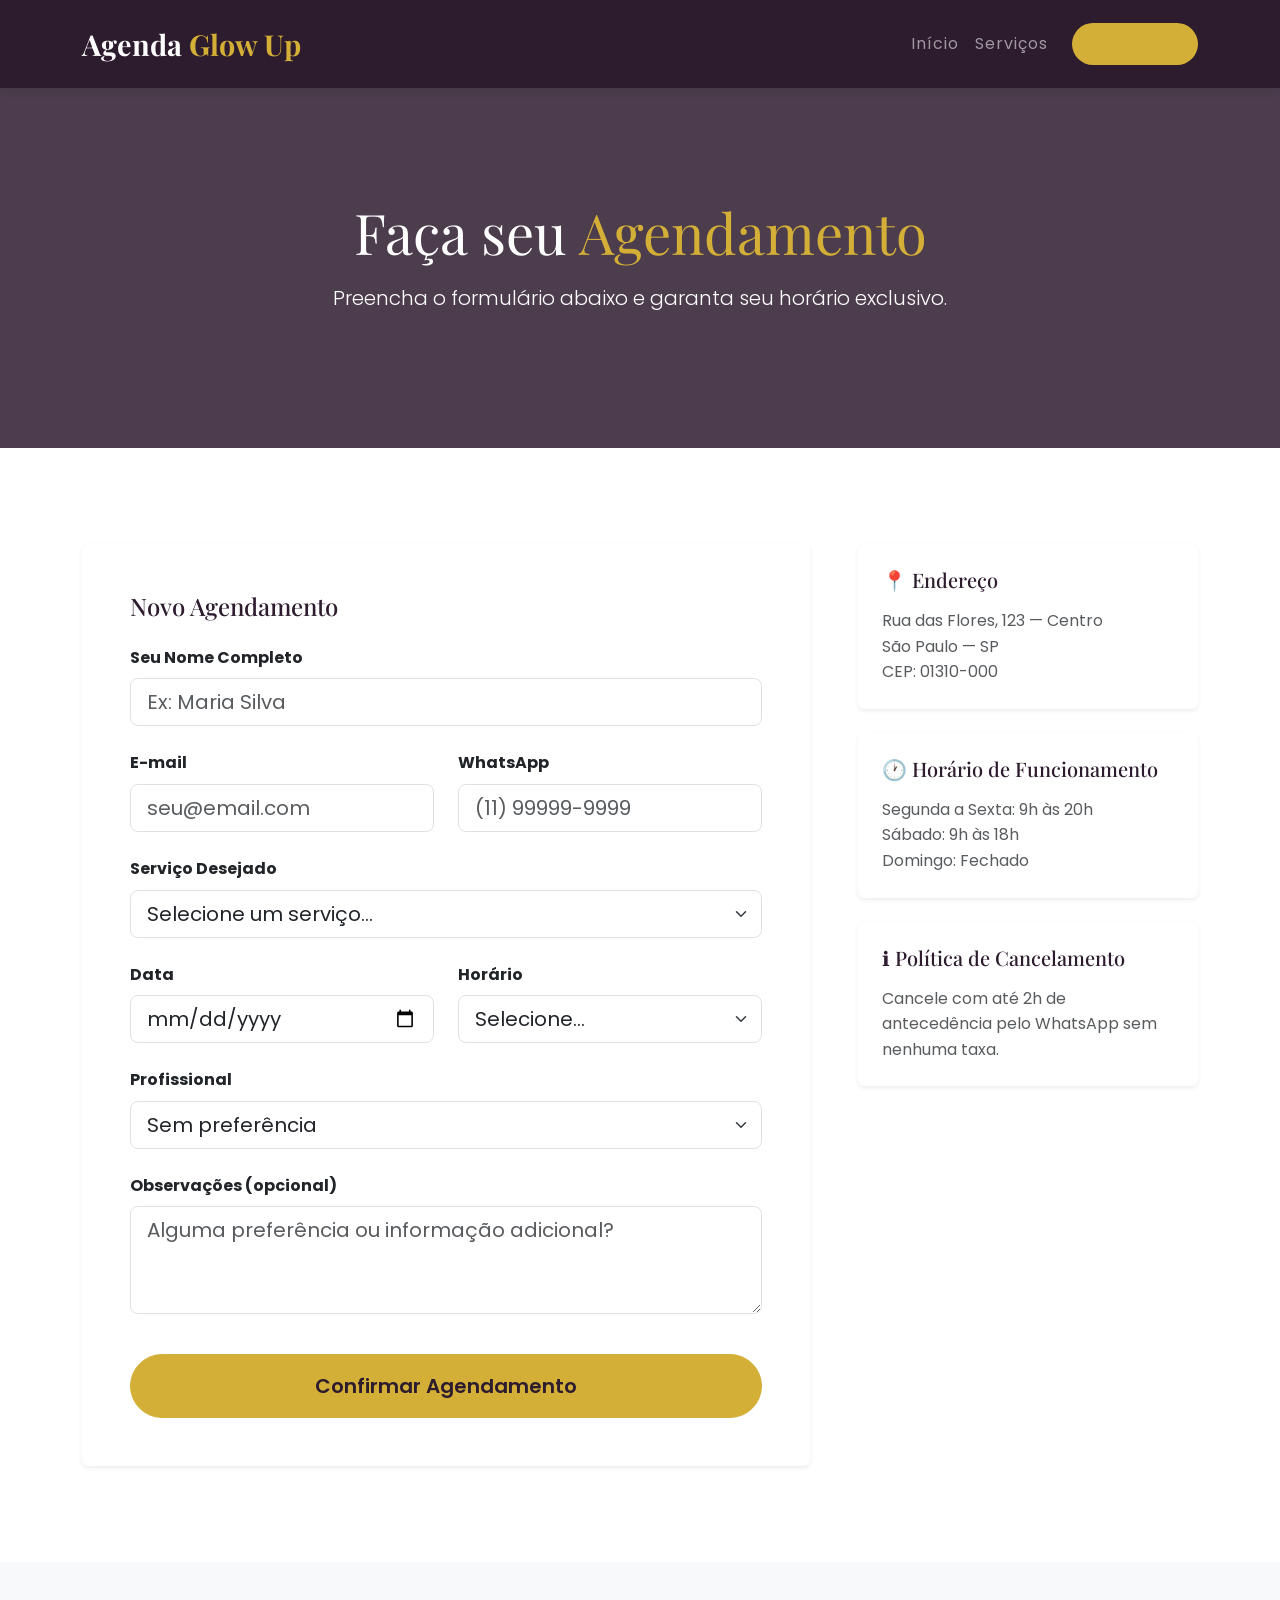
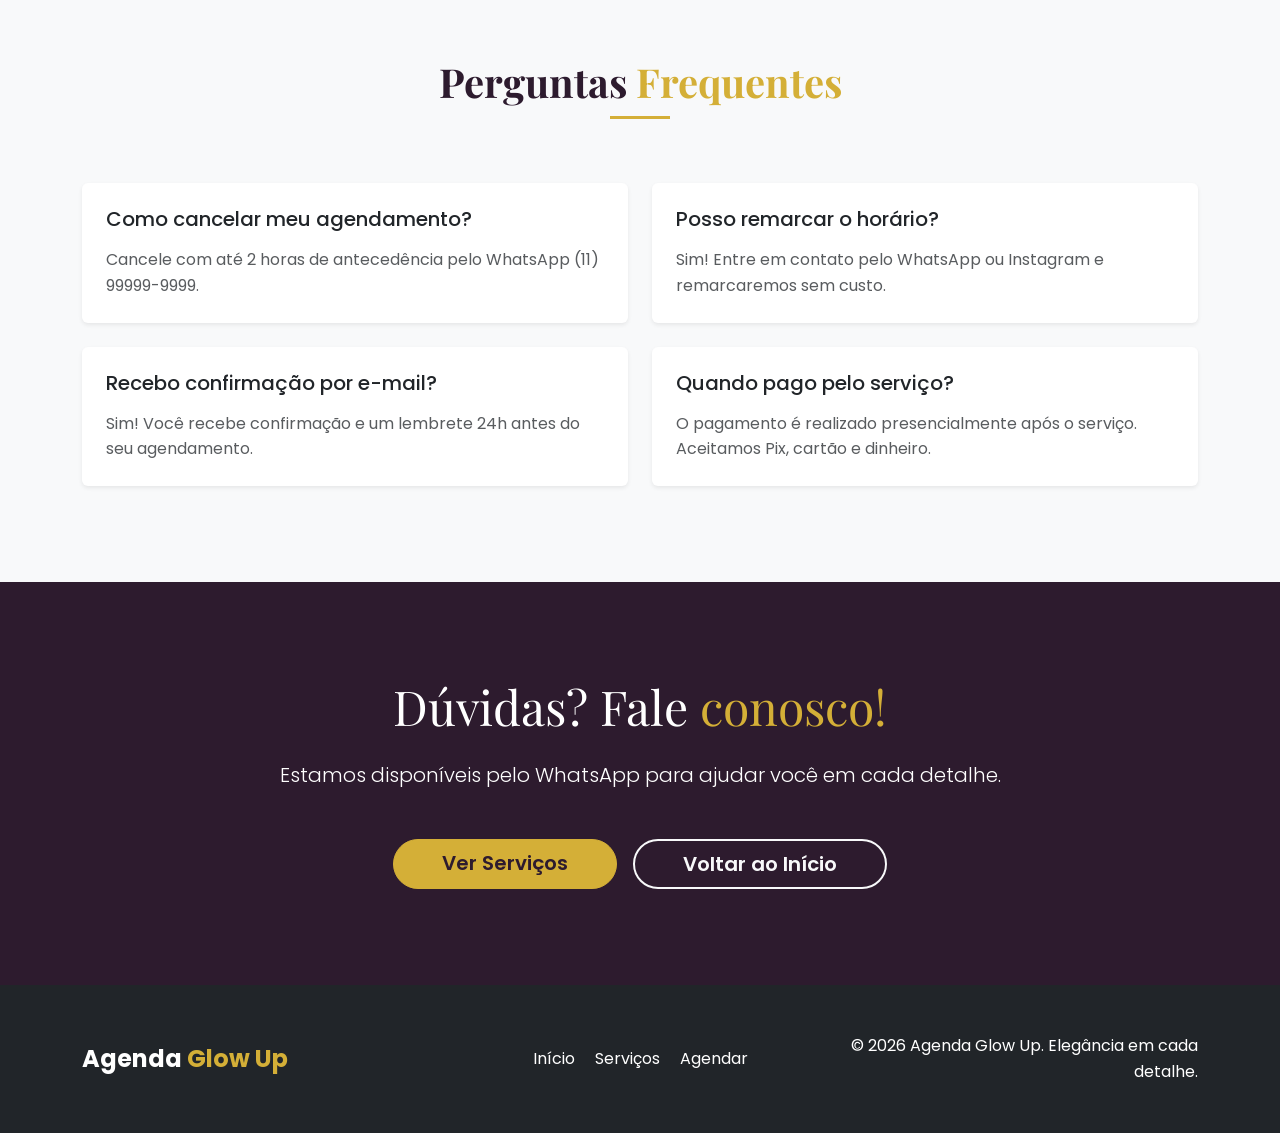
==== agendamento.html @ 34fb2e7b "Versão Sofisticada com Bootstrap" ====
<!DOCTYPE html>
<html lang="pt-BR">
<head>
    <meta charset="UTF-8">
    <meta name="viewport" content="width=device-width, initial-scale=1.0">
    <title>Agendamento — Agenda Glow Up</title>
    <!-- Bootstrap CSS -->
    <link href="https://cdn.jsdelivr.net/npm/bootstrap@5.3.0/dist/css/bootstrap.min.css" rel="stylesheet">
    <!-- Google Fonts -->
    <link href="https://fonts.googleapis.com/css2?family=Playfair+Display:wght@700&family=Poppins:wght@300;400;600&display=swap" rel="stylesheet">
    <link rel="stylesheet" href="css/style.css">
</head>
<body>

    <nav class="navbar navbar-expand-lg navbar-dark sticky-top">
        <div class="container">
            <a class="navbar-brand logo" href="index.html">Agenda <span>Glow Up</span></a>
            <button class="navbar-toggler" type="button" data-bs-toggle="collapse" data-bs-target="#navbarNav">
                <span class="navbar-toggler-icon"></span>
            </button>
            <div class="collapse navbar-collapse" id="navbarNav">
                <ul class="navbar-nav ms-auto">
                    <li class="nav-item"><a class="nav-link" href="index.html">Início</a></li>
                    <li class="nav-item"><a class="nav-link" href="servicos.html">Serviços</a></li>
                    <li class="nav-item"><a class="nav-link active btn-agendar px-4 ms-lg-3" href="agendamento.html">Agendar</a></li>
                </ul>
            </div>
        </div>
    </nav>

    <header class="hero d-flex align-items-center" style="min-height: 40vh;">
        <div class="container text-center">
            <h1 class="display-4 mb-3">Faça seu <span>Agendamento</span></h1>
            <p class="lead mb-4">Preencha o formulário abaixo e garanta seu horário exclusivo.</p>
        </div>
    </header>

    <section class="py-5">
        <div class="container py-5">
            <div class="row g-5">
                <div class="col-lg-8">
                    <div class="card border-0 shadow-sm p-4 p-md-5">
                        <h2 class="h4 mb-4" style="color: var(--primary-color);">Novo Agendamento</h2>
                        <form>
                            <div class="mb-4">
                                <label class="form-label fw-bold">Seu Nome Completo</label>
                                <input type="text" class="form-control form-control-lg" placeholder="Ex: Maria Silva">
                            </div>
                            <div class="row mb-4">
                                <div class="col-md-6">
                                    <label class="form-label fw-bold">E-mail</label>
                                    <input type="email" class="form-control form-control-lg" placeholder="seu@email.com">
                                </div>
                                <div class="col-md-6 mt-4 mt-md-0">
                                    <label class="form-label fw-bold">WhatsApp</label>
                                    <input type="tel" class="form-control form-control-lg" placeholder="(11) 99999-9999">
                                </div>
                            </div>
                            <div class="mb-4">
                                <label class="form-label fw-bold">Serviço Desejado</label>
                                <select class="form-select form-select-lg">
                                    <option value="">Selecione um serviço...</option>
                                    <optgroup label="Cabelo">
                                        <option>Corte Feminino — R$45</option>
                                        <option>Escova Progressiva — R$180</option>
                                        <option>Coloração — a partir de R$120</option>
                                    </optgroup>
                                    <optgroup label="Unhas">
                                        <option>Manicure — R$35</option>
                                        <option>Unhas em Gel — R$90</option>
                                        <option>Nail Art — a partir de R$60</option>
                                    </optgroup>
                                    <optgroup label="Sobrancelha e Maquiagem">
                                        <option>Design de Sobrancelha — R$30</option>
                                        <option>Maquiagem Social — R$80</option>
                                        <option>Pacote Completo — R$220</option>
                                    </optgroup>
                                </select>
                            </div>
                            <div class="row mb-4">
                                <div class="col-md-6">
                                    <label class="form-label fw-bold">Data</label>
                                    <input type="date" class="form-control form-control-lg">
                                </div>
                                <div class="col-md-6 mt-4 mt-md-0">
                                    <label class="form-label fw-bold">Horário</label>
                                    <select class="form-select form-select-lg">
                                        <option>Selecione...</option>
                                        <option>09:00</option>
                                        <option>09:30</option>
                                        <option>10:30</option>
                                        <option>11:00</option>
                                        <option>13:00</option>
                                        <option>13:30</option>
                                        <option>14:00</option>
                                        <option>15:00</option>
                                        <option>16:00</option>
                                    </select>
                                </div>
                            </div>
                            <div class="mb-4">
                                <label class="form-label fw-bold">Profissional</label>
                                <select class="form-select form-select-lg">
                                    <option>Sem preferência</option>
                                    <option>Ana Paula</option>
                                    <option>Carla Mendes</option>
                                    <option>Juliana Costa</option>
                                </select>
                            </div>
                            <div class="mb-4">
                                <label class="form-label fw-bold">Observações (opcional)</label>
                                <textarea class="form-control form-control-lg" rows="3" placeholder="Alguma preferência ou informação adicional?"></textarea>
                            </div>
                            <button type="button" class="btn btn-primary btn-lg w-100 py-3 mt-3">Confirmar Agendamento</button>
                        </form>
                    </div>
                </div>
                <div class="col-lg-4">
                    <div class="card border-0 shadow-sm p-4 mb-4">
                        <h3 class="h5 mb-3" style="color: var(--primary-color);">📍 Endereço</h3>
                        <p class="text-muted mb-0">Rua das Flores, 123 — Centro<br>São Paulo — SP<br>CEP: 01310-000</p>
                    </div>
                    <div class="card border-0 shadow-sm p-4 mb-4">
                        <h3 class="h5 mb-3" style="color: var(--primary-color);">🕐 Horário de Funcionamento</h3>
                        <p class="text-muted mb-0">Segunda a Sexta: 9h às 20h<br>Sábado: 9h às 18h<br>Domingo: Fechado</p>
                    </div>
                    <div class="card border-0 shadow-sm p-4">
                        <h3 class="h5 mb-3" style="color: var(--primary-color);">ℹ Política de Cancelamento</h3>
                        <p class="text-muted mb-0">Cancele com até 2h de antecedência pelo WhatsApp sem nenhuma taxa.</p>
                    </div>
                </div>
            </div>
        </div>
    </section>

    <section class="bg-light py-5">
        <div class="container py-5">
            <div class="text-center mb-5">
                <h2 class="section-title">Perguntas <span>Frequentes</span></h2>
            </div>
            <div class="row g-4">
                <div class="col-md-6">
                    <div class="card border-0 p-4 shadow-sm h-100">
                        <h4 class="h5 mb-3">Como cancelar meu agendamento?</h4>
                        <p class="text-muted mb-0">Cancele com até 2 horas de antecedência pelo WhatsApp (11) 99999-9999.</p>
                    </div>
                </div>
                <div class="col-md-6">
                    <div class="card border-0 p-4 shadow-sm h-100">
                        <h4 class="h5 mb-3">Posso remarcar o horário?</h4>
                        <p class="text-muted mb-0">Sim! Entre em contato pelo WhatsApp ou Instagram e remarcaremos sem custo.</p>
                    </div>
                </div>
                <div class="col-md-6">
                    <div class="card border-0 p-4 shadow-sm h-100">
                        <h4 class="h5 mb-3">Recebo confirmação por e-mail?</h4>
                        <p class="text-muted mb-0">Sim! Você recebe confirmação e um lembrete 24h antes do seu agendamento.</p>
                    </div>
                </div>
                <div class="col-md-6">
                    <div class="card border-0 p-4 shadow-sm h-100">
                        <h4 class="h5 mb-3">Quando pago pelo serviço?</h4>
                        <p class="text-muted mb-0">O pagamento é realizado presencialmente após o serviço. Aceitamos Pix, cartão e dinheiro.</p>
                    </div>
                </div>
            </div>
        </div>
    </section>

    <div class="cta-final py-5 text-center text-white">
        <div class="container py-5">
            <h2 class="display-5 mb-4">Dúvidas? Fale <span>conosco!</span></h2>
            <p class="lead mb-5">Estamos disponíveis pelo WhatsApp para ajudar você em cada detalhe.</p>
            <div class="d-flex justify-content-center gap-3">
                <a href="servicos.html" class="btn btn-primary btn-lg px-5">Ver Serviços</a>
                <a href="index.html" class="btn btn-outline-light btn-lg px-5">Voltar ao Início</a>
            </div>
        </div>
    </div>

    <footer class="bg-dark text-white py-5">
        <div class="container">
            <div class="row align-items-center">
                <div class="col-md-4 text-center text-md-start mb-4 mb-md-0">
                    <div class="footer-logo">Agenda <span>Glow Up</span></div>
                </div>
                <div class="col-md-4 text-center mb-4 mb-md-0">
                    <div class="footer-links">
                        <a href="index.html" class="text-white text-decoration-none mx-2">Início</a>
                        <a href="servicos.html" class="text-white text-decoration-none mx-2">Serviços</a>
                        <a href="agendamento.html" class="text-white text-decoration-none mx-2">Agendar</a>
                    </div>
                </div>
                <div class="col-md-4 text-center text-md-end">
                    <p class="footer-copy mb-0">© 2026 Agenda Glow Up. Elegância em cada detalhe.</p>
                </div>
            </div>
        </div>
    </footer>

    <!-- Bootstrap JS -->
    <script src="https://cdn.jsdelivr.net/npm/bootstrap@5.3.0/dist/js/bootstrap.bundle.min.js"></script>
</body>
</html>
---- css/style.css ----
/* 
   Versão Sofisticada - Agenda Glow Up
   Paleta de Cores: 
   - Primária: #2d1b2e (Roxo Profundo)
   - Secundária: #d4af37 (Dourado)
   - Acento: #f8f1f1 (Off-white)
   - Texto: #4a4a4a (Cinza Escuro)
*/

:root {
    --primary-color: #2d1b2e;
    --secondary-color: #d4af37;
    --accent-color: #f8f1f1;
    --text-color: #4a4a4a;
    --white: #ffffff;
}

body {
    font-family: 'Poppins', sans-serif;
    color: var(--text-color);
    line-height: 1.6;
    background-color: var(--white);
}

h1, h2, h3, .logo {
    font-family: 'Playfair Display', serif;
    font-weight: 700;
}

/* Navbar */
.navbar {
    background-color: var(--primary-color);
    padding: 1rem 0;
    box-shadow: 0 2px 10px rgba(0,0,0,0.1);
}

.logo {
    font-size: 1.8rem;
    color: var(--white);
    text-decoration: none;
}

.logo span {
    color: var(--secondary-color);
}

.nav-link {
    font-weight: 400;
    letter-spacing: 1px;
    transition: color 0.3s ease;
}

.nav-link:hover, .nav-link.active {
    color: var(--secondary-color) !important;
}

.btn-agendar {
    background-color: var(--secondary-color);
    color: var(--primary-color) !important;
    border-radius: 50px;
    font-weight: 600;
    transition: all 0.3s ease;
}

.btn-agendar:hover {
    background-color: var(--white);
    transform: translateY(-2px);
}

/* Hero Section */
.hero {
    background: linear-gradient(rgba(45, 27, 46, 0.85), rgba(45, 27, 46, 0.85)), 
                url('https://images.unsplash.com/photo-1560066984-138dadb4c035?ixlib=rb-1.2.1&auto=format&fit=crop&w=1350&q=80');
    background-size: cover;
    background-position: center;
    min-height: 80vh;
    color: var(--white);
}

.hero h1 span {
    color: var(--secondary-color);
}

.btn-primary {
    background-color: var(--secondary-color);
    border-color: var(--secondary-color);
    color: var(--primary-color);
    font-weight: 600;
    border-radius: 50px;
    transition: all 0.3s ease;
}

.btn-primary:hover {
    background-color: #c19b2e;
    border-color: #c19b2e;
    color: var(--primary-color);
    transform: translateY(-3px);
    box-shadow: 0 5px 15px rgba(212, 175, 55, 0.3);
}

.btn-outline-light {
    border-radius: 50px;
    border-width: 2px;
    font-weight: 600;
}

/* Section Titles */
.section-title {
    font-size: 2.5rem;
    color: var(--primary-color);
    margin-bottom: 1rem;
    position: relative;
    display: inline-block;
}

.section-title span {
    color: var(--secondary-color);
}

.section-title::after {
    content: '';
    display: block;
    width: 60px;
    height: 3px;
    background-color: var(--secondary-color);
    margin: 10px auto 0;
}

/* Cards */
.step-number {
    font-size: 3rem;
    font-family: 'Playfair Display', serif;
    color: rgba(212, 175, 55, 0.2);
    font-weight: 900;
    line-height: 1;
}

.card-header-custom {
    background-color: var(--primary-color);
    color: var(--white);
}

.card-header-custom h3 {
    margin-bottom: 0;
    font-size: 1.5rem;
}

.price {
    font-size: 1.2rem;
    color: var(--text-color);
}

.price span {
    font-size: 2rem;
    font-weight: 700;
    color: var(--primary-color);
}

/* CTA Final */
.cta-final {
    background-color: var(--primary-color);
}

.cta-final h2 span {
    color: var(--secondary-color);
}

/* Footer */
.footer-logo {
    font-size: 1.5rem;
    font-weight: 700;
}

.footer-logo span {
    color: var(--secondary-color);
}

.footer-links a {
    transition: color 0.3s ease;
}

.footer-links a:hover {
    color: var(--secondary-color) !important;
}

/* Table Customization */
.table-dark {
    background-color: var(--primary-color);
}

/* Form Customization */
.form-control:focus, .form-select:focus {
    border-color: var(--secondary-color);
    box-shadow: 0 0 0 0.25rem rgba(212, 175, 55, 0.25);
}
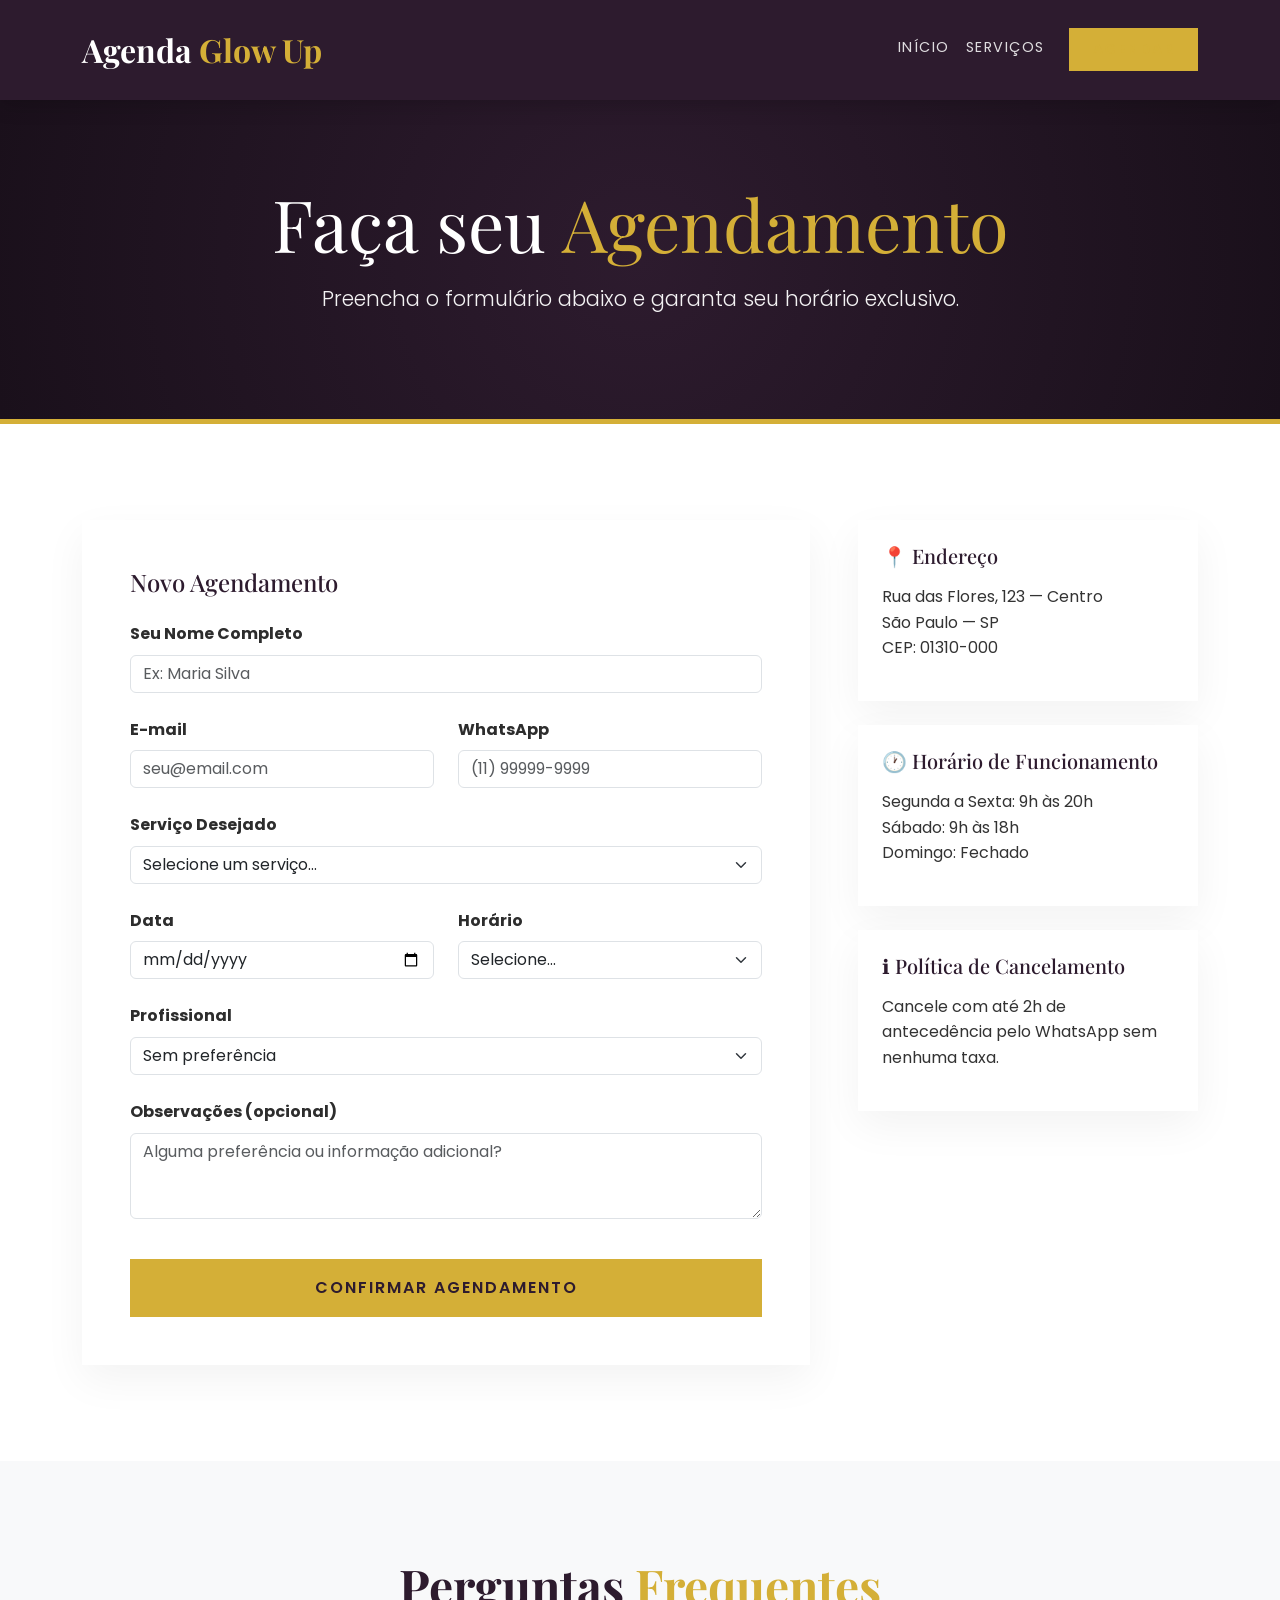
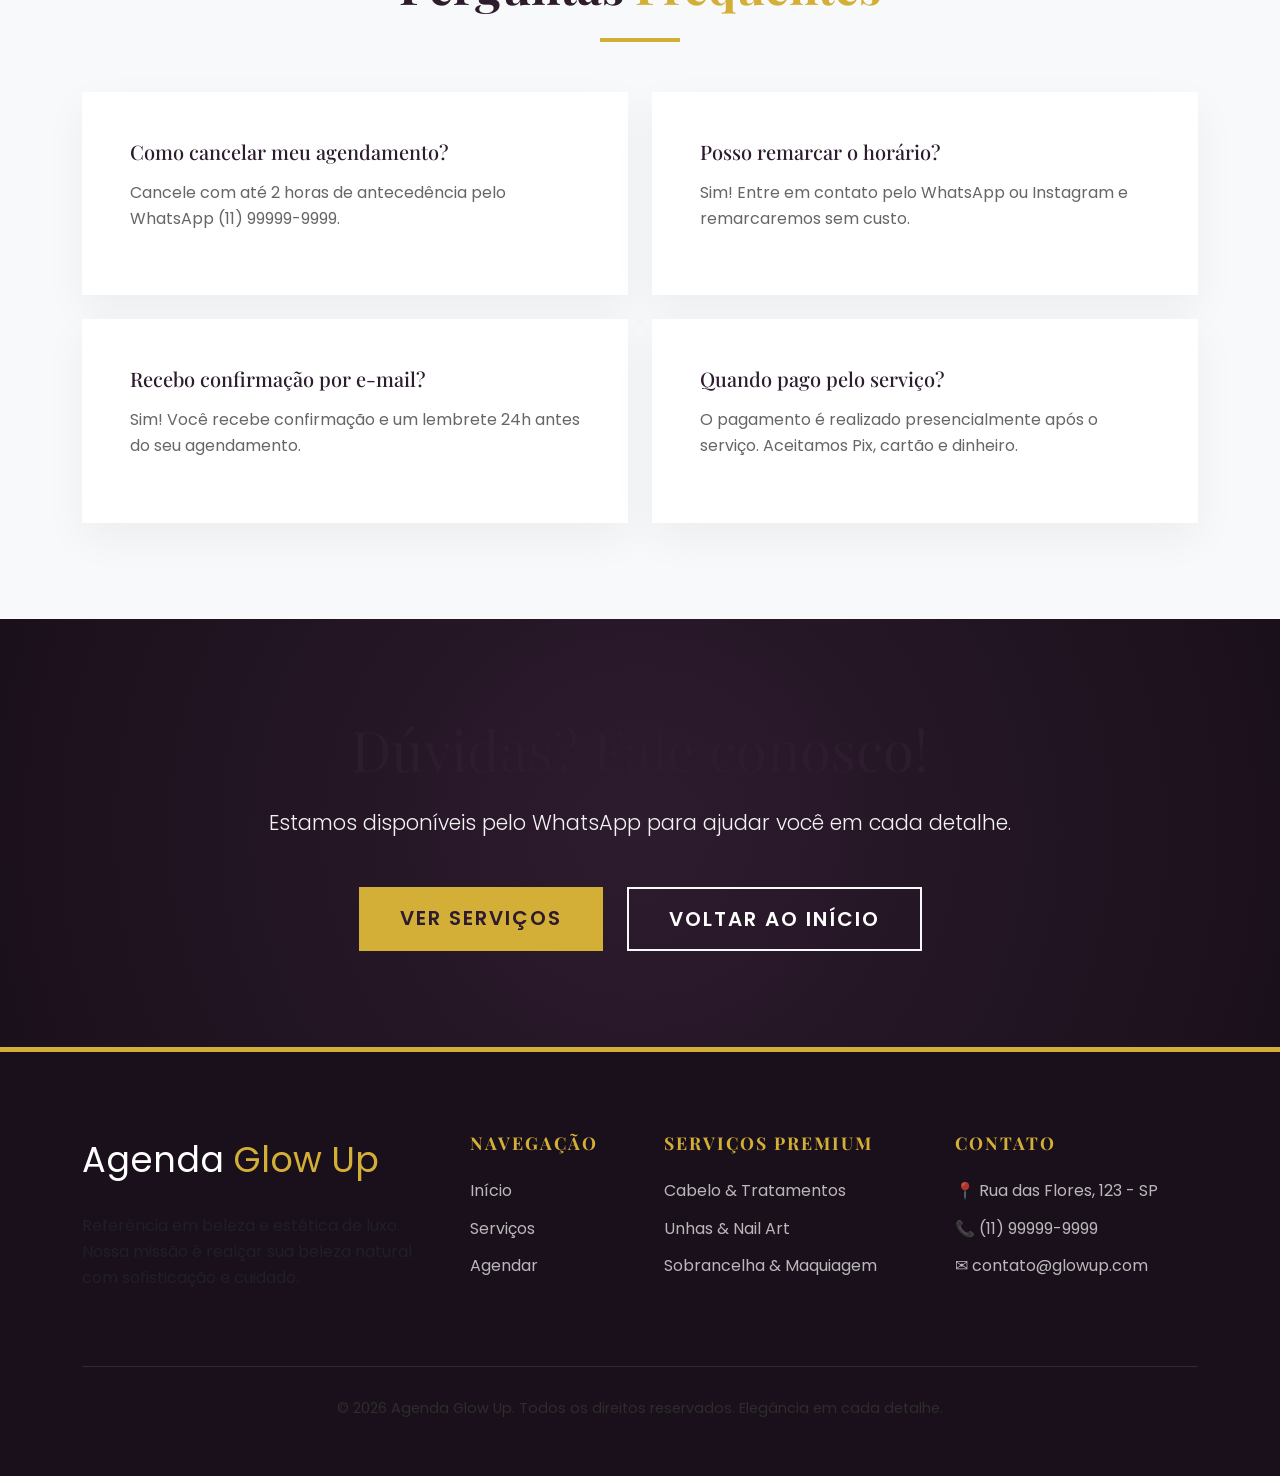
==== commit a8b197c5: "Corrigir contraste e legibilidade de cores em todas as páginas" ====
--- a/agendamento.html
+++ b/agendamento.html
@@ -28,9 +28,9 @@
         </div>
     </nav>
 
-    <header class="hero d-flex align-items-center" style="min-height: 40vh;">
+    <header class="hero d-flex align-items-center" style="padding: 80px 0;">
         <div class="container text-center">
-            <h1 class="display-4 mb-3">Faça seu <span>Agendamento</span></h1>
+            <h1 class="display-3 mb-3">Faça seu <span>Agendamento</span></h1>
             <p class="lead mb-4">Preencha o formulário abaixo e garanta seu horário exclusivo.</p>
         </div>
     </header>
@@ -39,26 +39,26 @@
         <div class="container py-5">
             <div class="row g-5">
                 <div class="col-lg-8">
-                    <div class="card border-0 shadow-sm p-4 p-md-5">
+                    <div class="card p-4 p-md-5">
                         <h2 class="h4 mb-4" style="color: var(--primary-color);">Novo Agendamento</h2>
                         <form>
                             <div class="mb-4">
-                                <label class="form-label fw-bold">Seu Nome Completo</label>
-                                <input type="text" class="form-control form-control-lg" placeholder="Ex: Maria Silva">
+                                <label class="form-label fw-bold" style="color: var(--text-color);">Seu Nome Completo</label>
+                                <input type="text" class="form-control" placeholder="Ex: Maria Silva">
                             </div>
                             <div class="row mb-4">
                                 <div class="col-md-6">
-                                    <label class="form-label fw-bold">E-mail</label>
-                                    <input type="email" class="form-control form-control-lg" placeholder="seu@email.com">
-                                </div>
-                                <div class="col-md-6 mt-4 mt-md-0">
-                                    <label class="form-label fw-bold">WhatsApp</label>
-                                    <input type="tel" class="form-control form-control-lg" placeholder="(11) 99999-9999">
-                                </div>
-                            </div>
-                            <div class="mb-4">
-                                <label class="form-label fw-bold">Serviço Desejado</label>
-                                <select class="form-select form-select-lg">
+                                    <label class="form-label fw-bold" style="color: var(--text-color);">E-mail</label>
+                                    <input type="email" class="form-control" placeholder="seu@email.com">
+                                </div>
+                                <div class="col-md-6">
+                                    <label class="form-label fw-bold" style="color: var(--text-color);">WhatsApp</label>
+                                    <input type="tel" class="form-control" placeholder="(11) 99999-9999">
+                                </div>
+                            </div>
+                            <div class="mb-4">
+                                <label class="form-label fw-bold" style="color: var(--text-color);">Serviço Desejado</label>
+                                <select class="form-select">
                                     <option value="">Selecione um serviço...</option>
                                     <optgroup label="Cabelo">
                                         <option>Corte Feminino — R$45</option>
@@ -79,12 +79,12 @@
                             </div>
                             <div class="row mb-4">
                                 <div class="col-md-6">
-                                    <label class="form-label fw-bold">Data</label>
-                                    <input type="date" class="form-control form-control-lg">
-                                </div>
-                                <div class="col-md-6 mt-4 mt-md-0">
-                                    <label class="form-label fw-bold">Horário</label>
-                                    <select class="form-select form-select-lg">
+                                    <label class="form-label fw-bold" style="color: var(--text-color);">Data</label>
+                                    <input type="date" class="form-control">
+                                </div>
+                                <div class="col-md-6">
+                                    <label class="form-label fw-bold" style="color: var(--text-color);">Horário</label>
+                                    <select class="form-select">
                                         <option>Selecione...</option>
                                         <option>09:00</option>
                                         <option>09:30</option>
@@ -99,8 +99,8 @@
                                 </div>
                             </div>
                             <div class="mb-4">
-                                <label class="form-label fw-bold">Profissional</label>
-                                <select class="form-select form-select-lg">
+                                <label class="form-label fw-bold" style="color: var(--text-color);">Profissional</label>
+                                <select class="form-select">
                                     <option>Sem preferência</option>
                                     <option>Ana Paula</option>
                                     <option>Carla Mendes</option>
@@ -108,25 +108,25 @@
                                 </select>
                             </div>
                             <div class="mb-4">
-                                <label class="form-label fw-bold">Observações (opcional)</label>
-                                <textarea class="form-control form-control-lg" rows="3" placeholder="Alguma preferência ou informação adicional?"></textarea>
-                            </div>
-                            <button type="button" class="btn btn-primary btn-lg w-100 py-3 mt-3">Confirmar Agendamento</button>
+                                <label class="form-label fw-bold" style="color: var(--text-color);">Observações (opcional)</label>
+                                <textarea class="form-control" rows="3" placeholder="Alguma preferência ou informação adicional?"></textarea>
+                            </div>
+                            <button type="button" class="btn btn-primary w-100 py-3 mt-3">Confirmar Agendamento</button>
                         </form>
                     </div>
                 </div>
                 <div class="col-lg-4">
-                    <div class="card border-0 shadow-sm p-4 mb-4">
-                        <h3 class="h5 mb-3" style="color: var(--primary-color);">📍 Endereço</h3>
-                        <p class="text-muted mb-0">Rua das Flores, 123 — Centro<br>São Paulo — SP<br>CEP: 01310-000</p>
-                    </div>
-                    <div class="card border-0 shadow-sm p-4 mb-4">
-                        <h3 class="h5 mb-3" style="color: var(--primary-color);">🕐 Horário de Funcionamento</h3>
-                        <p class="text-muted mb-0">Segunda a Sexta: 9h às 20h<br>Sábado: 9h às 18h<br>Domingo: Fechado</p>
-                    </div>
-                    <div class="card border-0 shadow-sm p-4">
-                        <h3 class="h5 mb-3" style="color: var(--primary-color);">ℹ Política de Cancelamento</h3>
-                        <p class="text-muted mb-0">Cancele com até 2h de antecedência pelo WhatsApp sem nenhuma taxa.</p>
+                    <div class="card p-4 mb-4">
+                        <h3 class="h5 mb-3" style="color: #2d1b2e;">📍 Endereço</h3>
+                        <p style="color: #333333;">Rua das Flores, 123 — Centro<br>São Paulo — SP<br>CEP: 01310-000</p>
+                    </div>
+                    <div class="card p-4 mb-4">
+                        <h3 class="h5 mb-3" style="color: #2d1b2e;">🕐 Horário de Funcionamento</h3>
+                        <p style="color: #333333;">Segunda a Sexta: 9h às 20h<br>Sábado: 9h às 18h<br>Domingo: Fechado</p>
+                    </div>
+                    <div class="card p-4">
+                        <h3 class="h5 mb-3" style="color: #2d1b2e;">ℹ Política de Cancelamento</h3>
+                        <p style="color: #333333;">Cancele com até 2h de antecedência pelo WhatsApp sem nenhuma taxa.</p>
                     </div>
                 </div>
             </div>
@@ -137,63 +137,82 @@
         <div class="container py-5">
             <div class="text-center mb-5">
                 <h2 class="section-title">Perguntas <span>Frequentes</span></h2>
+                <div class="section-divider"></div>
             </div>
             <div class="row g-4">
                 <div class="col-md-6">
-                    <div class="card border-0 p-4 shadow-sm h-100">
-                        <h4 class="h5 mb-3">Como cancelar meu agendamento?</h4>
-                        <p class="text-muted mb-0">Cancele com até 2 horas de antecedência pelo WhatsApp (11) 99999-9999.</p>
-                    </div>
-                </div>
-                <div class="col-md-6">
-                    <div class="card border-0 p-4 shadow-sm h-100">
-                        <h4 class="h5 mb-3">Posso remarcar o horário?</h4>
-                        <p class="text-muted mb-0">Sim! Entre em contato pelo WhatsApp ou Instagram e remarcaremos sem custo.</p>
-                    </div>
-                </div>
-                <div class="col-md-6">
-                    <div class="card border-0 p-4 shadow-sm h-100">
-                        <h4 class="h5 mb-3">Recebo confirmação por e-mail?</h4>
-                        <p class="text-muted mb-0">Sim! Você recebe confirmação e um lembrete 24h antes do seu agendamento.</p>
-                    </div>
-                </div>
-                <div class="col-md-6">
-                    <div class="card border-0 p-4 shadow-sm h-100">
-                        <h4 class="h5 mb-3">Quando pago pelo serviço?</h4>
-                        <p class="text-muted mb-0">O pagamento é realizado presencialmente após o serviço. Aceitamos Pix, cartão e dinheiro.</p>
+                    <div class="card p-5 h-100">
+                        <h4 class="h5 mb-3" style="color: var(--primary-color);">Como cancelar meu agendamento?</h4>
+                        <p style="color: var(--text-light);">Cancele com até 2 horas de antecedência pelo WhatsApp (11) 99999-9999.</p>
+                    </div>
+                </div>
+                <div class="col-md-6">
+                    <div class="card p-5 h-100">
+                        <h4 class="h5 mb-3" style="color: var(--primary-color);">Posso remarcar o horário?</h4>
+                        <p style="color: var(--text-light);">Sim! Entre em contato pelo WhatsApp ou Instagram e remarcaremos sem custo.</p>
+                    </div>
+                </div>
+                <div class="col-md-6">
+                    <div class="card p-5 h-100">
+                        <h4 class="h5 mb-3" style="color: var(--primary-color);">Recebo confirmação por e-mail?</h4>
+                        <p style="color: var(--text-light);">Sim! Você recebe confirmação e um lembrete 24h antes do seu agendamento.</p>
+                    </div>
+                </div>
+                <div class="col-md-6">
+                    <div class="card p-5 h-100">
+                        <h4 class="h5 mb-3" style="color: var(--primary-color);">Quando pago pelo serviço?</h4>
+                        <p style="color: var(--text-light);">O pagamento é realizado presencialmente após o serviço. Aceitamos Pix, cartão e dinheiro.</p>
                     </div>
                 </div>
             </div>
         </div>
     </section>
 
-    <div class="cta-final py-5 text-center text-white">
+    <div class="hero py-5 text-center">
         <div class="container py-5">
-            <h2 class="display-5 mb-4">Dúvidas? Fale <span>conosco!</span></h2>
+            <h2 class="display-4 mb-4">Dúvidas? Fale <span>conosco!</span></h2>
             <p class="lead mb-5">Estamos disponíveis pelo WhatsApp para ajudar você em cada detalhe.</p>
-            <div class="d-flex justify-content-center gap-3">
-                <a href="servicos.html" class="btn btn-primary btn-lg px-5">Ver Serviços</a>
-                <a href="index.html" class="btn btn-outline-light btn-lg px-5">Voltar ao Início</a>
+            <div class="d-flex justify-content-center gap-4 flex-wrap">
+                <a href="servicos.html" class="btn btn-primary btn-lg">Ver Serviços</a>
+                <a href="index.html" class="btn btn-outline-light btn-lg">Voltar ao Início</a>
             </div>
         </div>
     </div>
 
-    <footer class="bg-dark text-white py-5">
+    <footer>
         <div class="container">
-            <div class="row align-items-center">
-                <div class="col-md-4 text-center text-md-start mb-4 mb-md-0">
-                    <div class="footer-logo">Agenda <span>Glow Up</span></div>
-                </div>
-                <div class="col-md-4 text-center mb-4 mb-md-0">
+            <div class="row g-5">
+                <div class="col-lg-4">
+                    <a href="#" class="footer-logo">Agenda <span>Glow Up</span></a>
+                    <p class="text-muted">Referência em beleza e estética de luxo. Nossa missão é realçar sua beleza natural com sofisticação e cuidado.</p>
+                </div>
+                <div class="col-lg-2 footer-info">
+                    <h5>Navegação</h5>
                     <div class="footer-links">
-                        <a href="index.html" class="text-white text-decoration-none mx-2">Início</a>
-                        <a href="servicos.html" class="text-white text-decoration-none mx-2">Serviços</a>
-                        <a href="agendamento.html" class="text-white text-decoration-none mx-2">Agendar</a>
-                    </div>
-                </div>
-                <div class="col-md-4 text-center text-md-end">
-                    <p class="footer-copy mb-0">© 2026 Agenda Glow Up. Elegância em cada detalhe.</p>
-                </div>
+                        <a href="index.html">Início</a>
+                        <a href="servicos.html">Serviços</a>
+                        <a href="agendamento.html">Agendar</a>
+                    </div>
+                </div>
+                <div class="col-lg-3 footer-info">
+                    <h5>Serviços Premium</h5>
+                    <div class="footer-links">
+                        <a href="servicos.html">Cabelo & Tratamentos</a>
+                        <a href="servicos.html">Unhas & Nail Art</a>
+                        <a href="servicos.html">Sobrancelha & Maquiagem</a>
+                    </div>
+                </div>
+                <div class="col-lg-3 footer-info">
+                    <h5>Contato</h5>
+                    <div class="footer-links">
+                        <a href="#">📍 Rua das Flores, 123 - SP</a>
+                        <a href="#">📞 (11) 99999-9999</a>
+                        <a href="#">✉ contato@glowup.com</a>
+                    </div>
+                </div>
+            </div>
+            <div class="footer-bottom text-center">
+                <p>© 2026 Agenda Glow Up. Todos os direitos reservados. Elegância em cada detalhe.</p>
             </div>
         </div>
     </footer>
--- a/css/style.css
+++ b/css/style.css
@@ -1,18 +1,24 @@
 /* 
    Versão Sofisticada - Agenda Glow Up
-   Paleta de Cores: 
-   - Primária: #2d1b2e (Roxo Profundo)
-   - Secundária: #d4af37 (Dourado)
-   - Acento: #f8f1f1 (Off-white)
-   - Texto: #4a4a4a (Cinza Escuro)
+   Foco: Profissionalismo de Luxo & Elegância
+   Paleta: Roxo Profundo (#2d1b2e) e Dourado (#d4af37)
+   Contraste Otimizado para Legibilidade Máxima
 */
 
 :root {
     --primary-color: #2d1b2e;
     --secondary-color: #d4af37;
     --accent-color: #f8f1f1;
-    --text-color: #4a4a4a;
+    --text-color: #2d2d2d;
+    --text-light: #666666;
     --white: #ffffff;
+    --dark-bg: #1a101b;
+}
+
+* {
+    margin: 0;
+    padding: 0;
+    box-sizing: border-box;
 }
 
 body {
@@ -22,20 +28,29 @@
     background-color: var(--white);
 }
 
-h1, h2, h3, .logo {
+h1, h2, h3, h4, h5, h6, .logo {
     font-family: 'Playfair Display', serif;
     font-weight: 700;
+    color: var(--primary-color);
+}
+
+p {
+    color: var(--text-color);
+}
+
+a {
+    color: var(--secondary-color);
 }
 
 /* Navbar */
 .navbar {
     background-color: var(--primary-color);
-    padding: 1rem 0;
-    box-shadow: 0 2px 10px rgba(0,0,0,0.1);
+    padding: 1.2rem 0;
+    box-shadow: 0 4px 20px rgba(0,0,0,0.2);
 }
 
 .logo {
-    font-size: 1.8rem;
+    font-size: 2rem;
     color: var(--white);
     text-decoration: none;
 }
@@ -46,7 +61,10 @@
 
 .nav-link {
     font-weight: 400;
-    letter-spacing: 1px;
+    letter-spacing: 1.5px;
+    text-transform: uppercase;
+    font-size: 0.9rem;
+    color: rgba(255, 255, 255, 0.85) !important;
     transition: color 0.3s ease;
 }
 
@@ -57,28 +75,41 @@
 .btn-agendar {
     background-color: var(--secondary-color);
     color: var(--primary-color) !important;
-    border-radius: 50px;
+    border-radius: 0;
     font-weight: 600;
+    padding: 10px 25px;
     transition: all 0.3s ease;
 }
 
 .btn-agendar:hover {
     background-color: var(--white);
+    color: var(--primary-color) !important;
     transform: translateY(-2px);
 }
 
-/* Hero Section */
+/* Hero Section - Fundo de cores sólidas premium com gradiente sutil */
 .hero {
-    background: linear-gradient(rgba(45, 27, 46, 0.85), rgba(45, 27, 46, 0.85)), 
-                url('https://images.unsplash.com/photo-1560066984-138dadb4c035?ixlib=rb-1.2.1&auto=format&fit=crop&w=1350&q=80');
-    background-size: cover;
-    background-position: center;
-    min-height: 80vh;
+    background: radial-gradient(circle at center, var(--primary-color) 0%, var(--dark-bg) 100%);
+    color: var(--white);
+    padding: 120px 0;
+    border-bottom: 5px solid var(--secondary-color);
+}
+
+.hero h1 {
+    font-size: 4.5rem;
+    margin-bottom: 1.5rem;
     color: var(--white);
 }
 
 .hero h1 span {
     color: var(--secondary-color);
+}
+
+.hero p {
+    font-size: 1.3rem;
+    max-width: 800px;
+    margin: 0 auto 3rem;
+    color: rgba(255, 255, 255, 0.95);
 }
 
 .btn-primary {
@@ -86,7 +117,10 @@
     border-color: var(--secondary-color);
     color: var(--primary-color);
     font-weight: 600;
-    border-radius: 50px;
+    border-radius: 0;
+    padding: 15px 40px;
+    text-transform: uppercase;
+    letter-spacing: 2px;
     transition: all 0.3s ease;
 }
 
@@ -95,101 +129,186 @@
     border-color: #c19b2e;
     color: var(--primary-color);
     transform: translateY(-3px);
-    box-shadow: 0 5px 15px rgba(212, 175, 55, 0.3);
+    box-shadow: 0 10px 20px rgba(212, 175, 55, 0.3);
 }
 
 .btn-outline-light {
-    border-radius: 50px;
+    border-radius: 0;
     border-width: 2px;
     font-weight: 600;
+    padding: 15px 40px;
+    text-transform: uppercase;
+    letter-spacing: 2px;
+    color: var(--white) !important;
+}
+
+.btn-outline-light:hover {
+    background-color: var(--secondary-color);
+    border-color: var(--secondary-color);
+    color: var(--primary-color) !important;
 }
 
 /* Section Titles */
 .section-title {
-    font-size: 2.5rem;
-    color: var(--primary-color);
-    margin-bottom: 1rem;
-    position: relative;
-    display: inline-block;
+    font-size: 3rem;
+    color: var(--primary-color);
+    margin-bottom: 1.5rem;
+    text-align: center;
 }
 
 .section-title span {
     color: var(--secondary-color);
 }
 
-.section-title::after {
-    content: '';
-    display: block;
-    width: 60px;
-    height: 3px;
+.section-divider {
+    width: 80px;
+    height: 4px;
     background-color: var(--secondary-color);
-    margin: 10px auto 0;
-}
-
-/* Cards */
-.step-number {
-    font-size: 3rem;
-    font-family: 'Playfair Display', serif;
-    color: rgba(212, 175, 55, 0.2);
-    font-weight: 900;
-    line-height: 1;
+    margin: 0 auto 50px;
+}
+
+/* Cards Profissionais */
+.card {
+    border: none;
+    border-radius: 0;
+    box-shadow: 0 15px 40px rgba(0,0,0,0.05);
+    transition: all 0.4s ease;
+    background-color: var(--white);
+}
+
+.card:hover {
+    transform: translateY(-15px);
+    box-shadow: 0 20px 50px rgba(0,0,0,0.1);
+}
+
+.card h3,
+.card h4,
+.card h5 {
+    color: var(--primary-color);
+}
+
+.card p {
+    color: var(--text-light);
 }
 
 .card-header-custom {
     background-color: var(--primary-color);
     color: var(--white);
+    padding: 30px;
 }
 
 .card-header-custom h3 {
-    margin-bottom: 0;
-    font-size: 1.5rem;
+    margin: 0;
+    font-size: 1.6rem;
+    letter-spacing: 1px;
+    color: var(--white);
 }
 
 .price {
-    font-size: 1.2rem;
+    font-size: 1.3rem;
     color: var(--text-color);
+    margin: 20px 0;
 }
 
 .price span {
-    font-size: 2rem;
+    font-size: 2.5rem;
     font-weight: 700;
     color: var(--primary-color);
 }
 
-/* CTA Final */
-.cta-final {
-    background-color: var(--primary-color);
-}
-
-.cta-final h2 span {
-    color: var(--secondary-color);
-}
-
-/* Footer */
+/* Galeria e Equipe */
+.team-card {
+    text-align: center;
+    padding: 40px;
+}
+
+.team-card h3 {
+    color: var(--primary-color);
+}
+
+.team-card p {
+    color: var(--text-light);
+}
+
+.team-img {
+    width: 150px;
+    height: 150px;
+    background-color: var(--accent-color);
+    border-radius: 50%;
+    margin: 0 auto 20px;
+    border: 3px solid var(--secondary-color);
+}
+
+/* Background Light */
+.bg-light {
+    background-color: #f5f5f5;
+}
+
+/* Footer Profissional de Luxo */
+footer {
+    background-color: var(--dark-bg);
+    color: var(--white);
+    padding: 80px 0 40px;
+}
+
 .footer-logo {
-    font-size: 1.5rem;
-    font-weight: 700;
+    font-size: 2.2rem;
+    margin-bottom: 25px;
+    display: block;
+    text-decoration: none;
+    color: var(--white);
 }
 
 .footer-logo span {
     color: var(--secondary-color);
 }
 
+.footer-info h5 {
+    color: var(--secondary-color);
+    text-transform: uppercase;
+    letter-spacing: 2px;
+    margin-bottom: 25px;
+    font-size: 1.1rem;
+}
+
+.footer-info p {
+    color: rgba(255, 255, 255, 0.7);
+}
+
 .footer-links a {
-    transition: color 0.3s ease;
+    color: rgba(255, 255, 255, 0.7);
+    text-decoration: none;
+    display: block;
+    margin-bottom: 12px;
+    transition: color 0.3s;
 }
 
 .footer-links a:hover {
-    color: var(--secondary-color) !important;
-}
-
-/* Table Customization */
-.table-dark {
-    background-color: var(--primary-color);
-}
-
-/* Form Customization */
-.form-control:focus, .form-select:focus {
-    border-color: var(--secondary-color);
-    box-shadow: 0 0 0 0.25rem rgba(212, 175, 55, 0.25);
-}
+    color: var(--secondary-color);
+}
+
+.footer-bottom {
+    border-top: 1px solid rgba(255, 255, 255, 0.1);
+    margin-top: 60px;
+    padding-top: 30px;
+    font-size: 0.9rem;
+    color: rgba(255, 255, 255, 0.5);
+    text-align: center;
+}
+
+/* Responsivo */
+@media (max-width: 768px) {
+    .hero h1 {
+        font-size: 2.5rem;
+    }
+
+    .section-title {
+        font-size: 2rem;
+    }
+
+    .btn-primary,
+    .btn-outline-light {
+        padding: 12px 30px;
+        font-size: 0.9rem;
+    }
+}
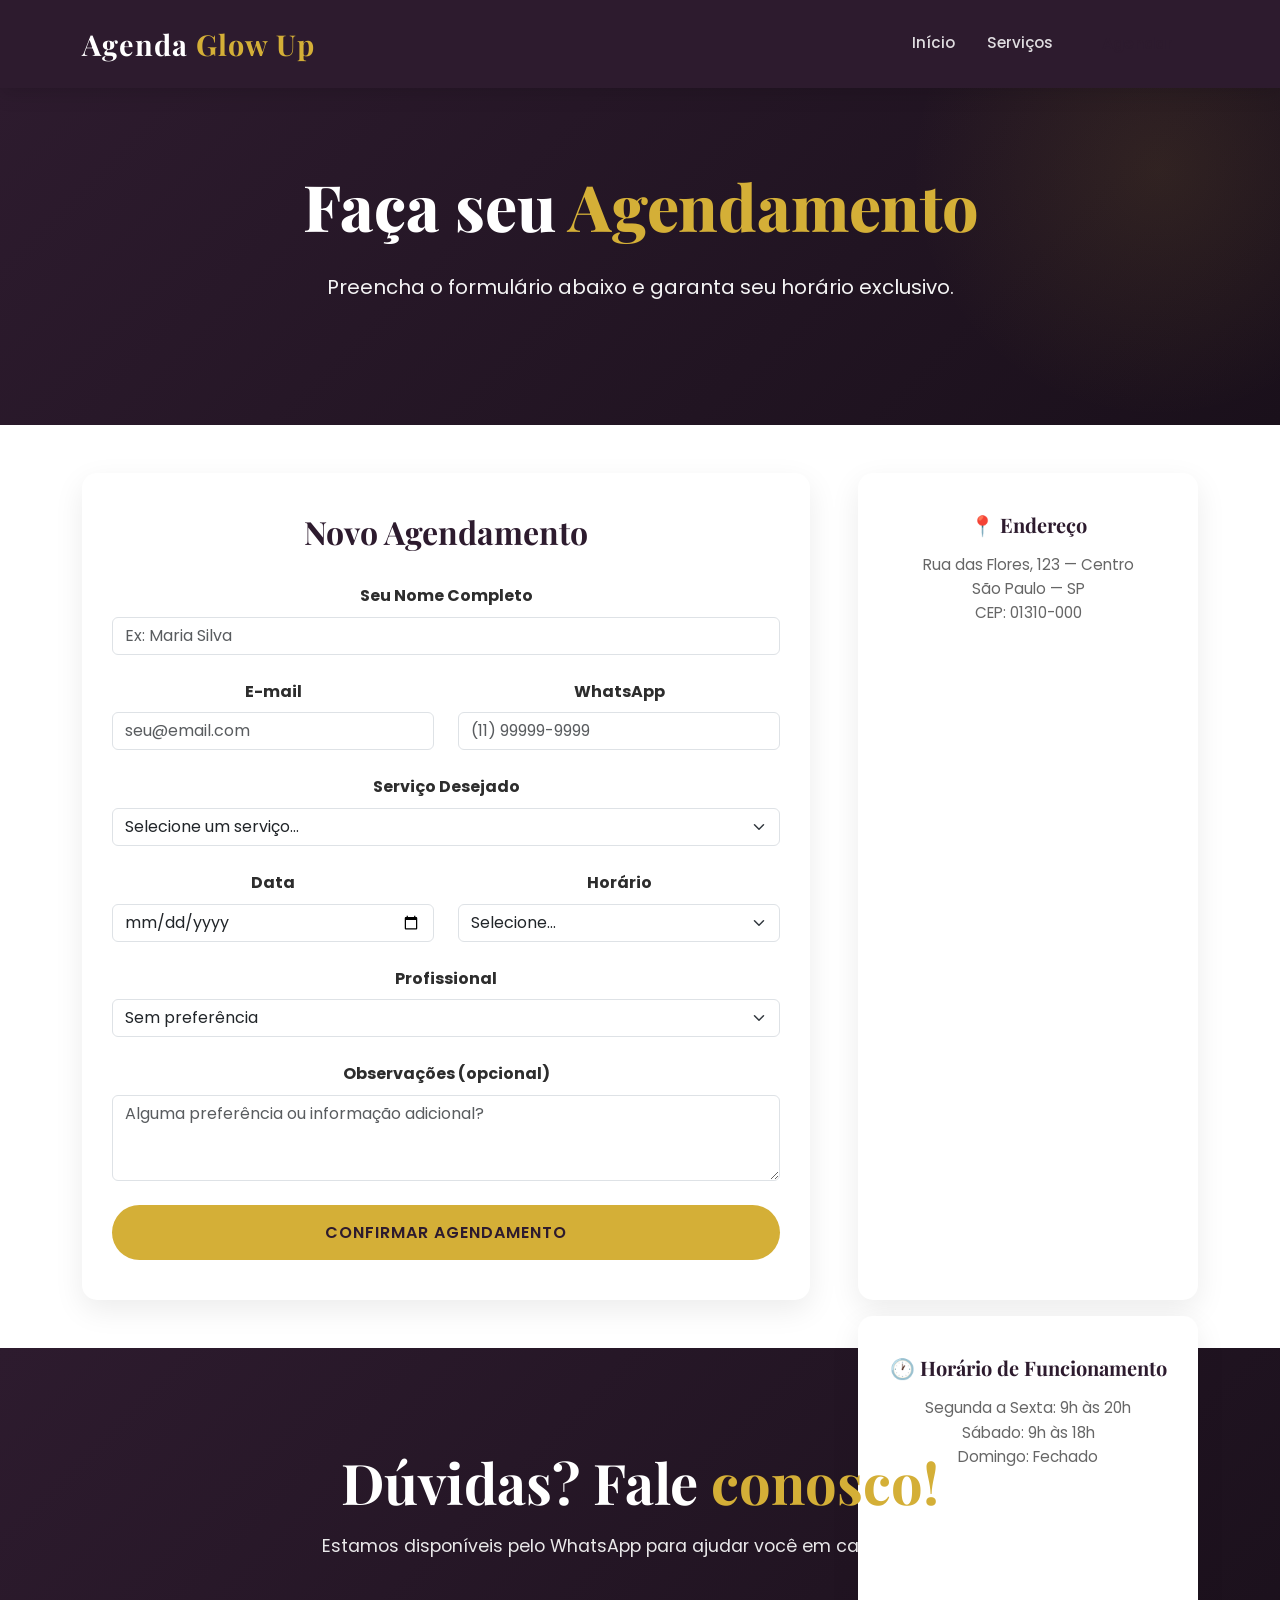
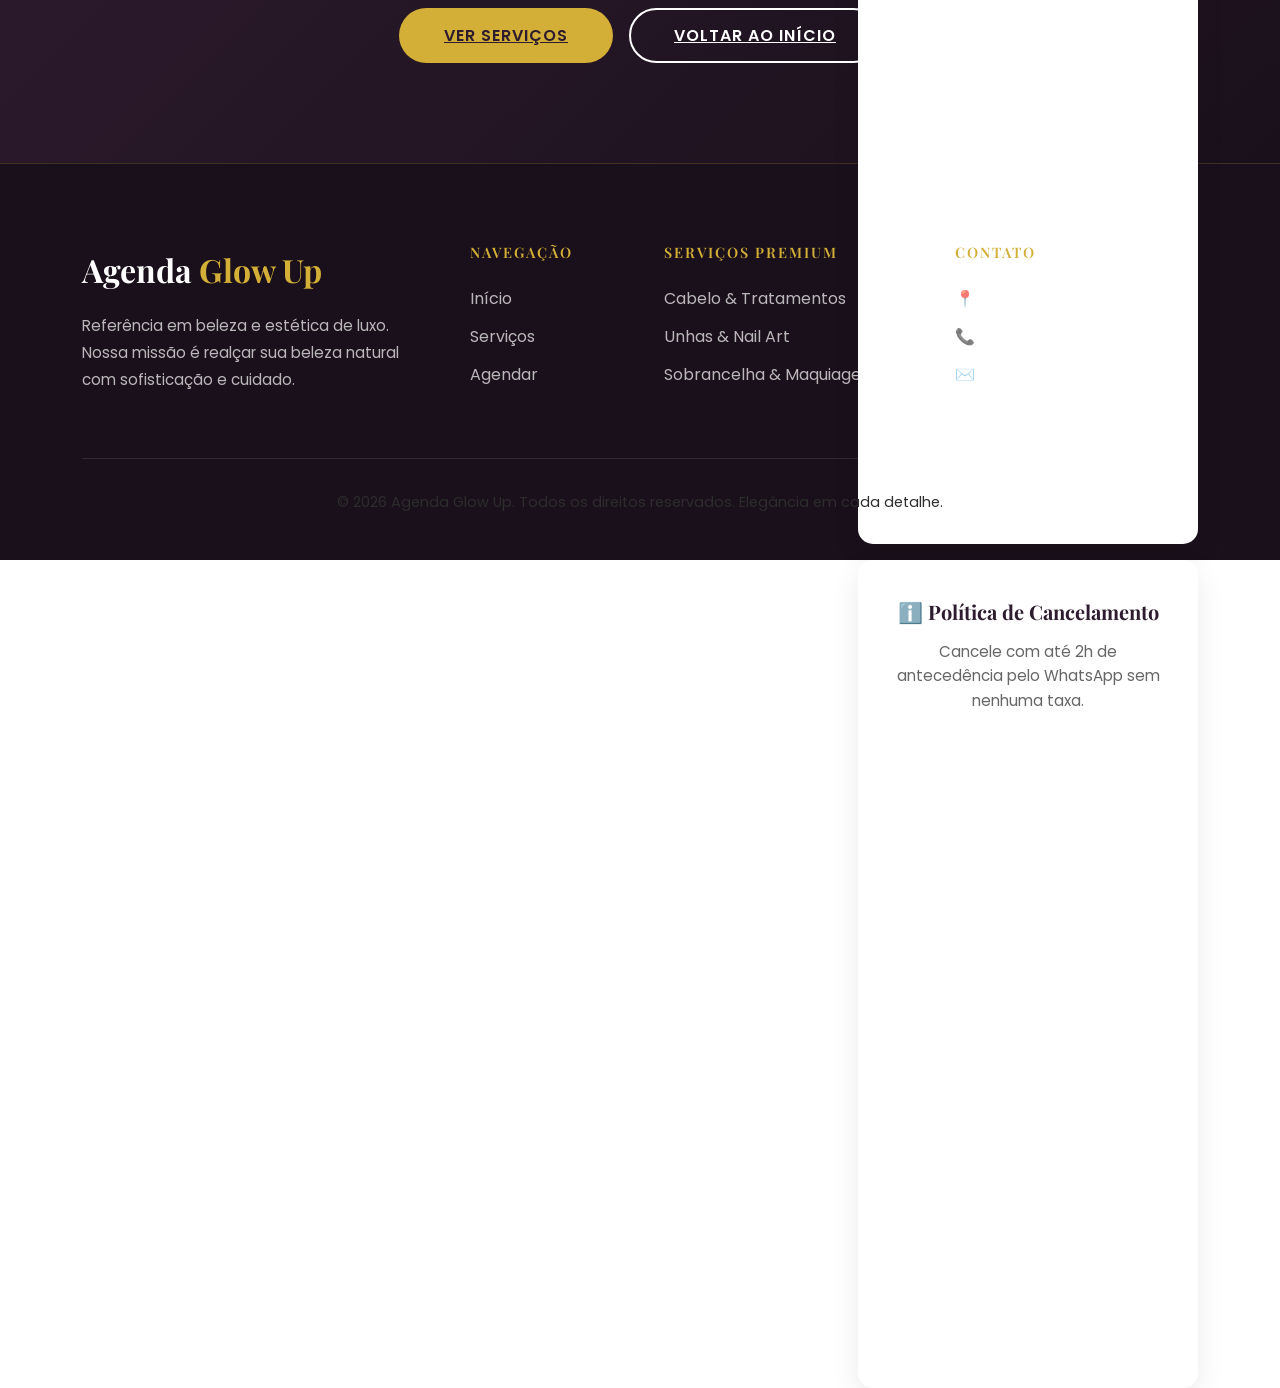
==== commit 7b7e35c0: "Reconstruir versão sofisticada com funcionalidade completa, criatividade e modernidade" ====
--- a/agendamento.html
+++ b/agendamento.html
@@ -3,221 +3,208 @@
 <head>
     <meta charset="UTF-8">
     <meta name="viewport" content="width=device-width, initial-scale=1.0">
+    <meta name="description" content="Agendamento - Agenda Glow Up">
     <title>Agendamento — Agenda Glow Up</title>
-    <!-- Bootstrap CSS -->
     <link href="https://cdn.jsdelivr.net/npm/bootstrap@5.3.0/dist/css/bootstrap.min.css" rel="stylesheet">
-    <!-- Google Fonts -->
-    <link href="https://fonts.googleapis.com/css2?family=Playfair+Display:wght@700&family=Poppins:wght@300;400;600&display=swap" rel="stylesheet">
+    <link href="https://fonts.googleapis.com/css2?family=Playfair+Display:wght@700&family=Poppins:wght@300;400;500;600;700&display=swap" rel="stylesheet">
     <link rel="stylesheet" href="css/style.css">
 </head>
 <body>
 
-    <nav class="navbar navbar-expand-lg navbar-dark sticky-top">
+    <!-- NAVBAR -->
+    <nav class="navbar navbar-expand-lg navbar-dark">
         <div class="container">
-            <a class="navbar-brand logo" href="index.html">Agenda <span>Glow Up</span></a>
-            <button class="navbar-toggler" type="button" data-bs-toggle="collapse" data-bs-target="#navbarNav">
+            <a class="navbar-brand" href="index.html">Agenda <span>Glow Up</span></a>
+            <button class="navbar-toggler" type="button" data-bs-toggle="collapse" data-bs-target="#navbarNav" aria-controls="navbarNav" aria-expanded="false" aria-label="Toggle navigation">
                 <span class="navbar-toggler-icon"></span>
             </button>
             <div class="collapse navbar-collapse" id="navbarNav">
                 <ul class="navbar-nav ms-auto">
-                    <li class="nav-item"><a class="nav-link" href="index.html">Início</a></li>
-                    <li class="nav-item"><a class="nav-link" href="servicos.html">Serviços</a></li>
-                    <li class="nav-item"><a class="nav-link active btn-agendar px-4 ms-lg-3" href="agendamento.html">Agendar</a></li>
+                    <li class="nav-item">
+                        <a class="nav-link" href="index.html">Início</a>
+                    </li>
+                    <li class="nav-item">
+                        <a class="nav-link" href="servicos.html">Serviços</a>
+                    </li>
+                    <li class="nav-item">
+                        <a class="btn btn-nav ms-2 active" href="agendamento.html">Agendar</a>
+                    </li>
                 </ul>
             </div>
         </div>
     </nav>
 
-    <header class="hero d-flex align-items-center" style="padding: 80px 0;">
+    <!-- HERO SECTION -->
+    <section class="hero d-flex align-items-center" style="padding: 80px 0;">
         <div class="container text-center">
-            <h1 class="display-3 mb-3">Faça seu <span>Agendamento</span></h1>
-            <p class="lead mb-4">Preencha o formulário abaixo e garanta seu horário exclusivo.</p>
-        </div>
-    </header>
-
-    <section class="py-5">
-        <div class="container py-5">
-            <div class="row g-5">
-                <div class="col-lg-8">
-                    <div class="card p-4 p-md-5">
-                        <h2 class="h4 mb-4" style="color: var(--primary-color);">Novo Agendamento</h2>
-                        <form>
-                            <div class="mb-4">
-                                <label class="form-label fw-bold" style="color: var(--text-color);">Seu Nome Completo</label>
-                                <input type="text" class="form-control" placeholder="Ex: Maria Silva">
+            <h1>Faça seu <span>Agendamento</span></h1>
+            <p>Preencha o formulário abaixo e garanta seu horário exclusivo.</p>
+        </div>
+    </section>
+
+    <!-- FORM SECTION -->
+    <section class="container py-5">
+        <div class="row g-5">
+            <div class="col-lg-8">
+                <div class="card-service">
+                    <div class="card-service-body">
+                        <h2 style="color: var(--primary); margin-bottom: 2rem;">Novo Agendamento</h2>
+                        <form id="agendamentoForm">
+                            <div class="mb-4">
+                                <label for="nome" class="form-label fw-bold">Seu Nome Completo</label>
+                                <input type="text" class="form-control" id="nome" placeholder="Ex: Maria Silva" required>
                             </div>
                             <div class="row mb-4">
                                 <div class="col-md-6">
-                                    <label class="form-label fw-bold" style="color: var(--text-color);">E-mail</label>
-                                    <input type="email" class="form-control" placeholder="seu@email.com">
-                                </div>
-                                <div class="col-md-6">
-                                    <label class="form-label fw-bold" style="color: var(--text-color);">WhatsApp</label>
-                                    <input type="tel" class="form-control" placeholder="(11) 99999-9999">
-                                </div>
-                            </div>
-                            <div class="mb-4">
-                                <label class="form-label fw-bold" style="color: var(--text-color);">Serviço Desejado</label>
-                                <select class="form-select">
+                                    <label for="email" class="form-label fw-bold">E-mail</label>
+                                    <input type="email" class="form-control" id="email" placeholder="seu@email.com" required>
+                                </div>
+                                <div class="col-md-6">
+                                    <label for="whatsapp" class="form-label fw-bold">WhatsApp</label>
+                                    <input type="tel" class="form-control" id="whatsapp" placeholder="(11) 99999-9999" required>
+                                </div>
+                            </div>
+                            <div class="mb-4">
+                                <label for="servico" class="form-label fw-bold">Serviço Desejado</label>
+                                <select class="form-select" id="servico" required>
                                     <option value="">Selecione um serviço...</option>
                                     <optgroup label="Cabelo">
-                                        <option>Corte Feminino — R$45</option>
-                                        <option>Escova Progressiva — R$180</option>
-                                        <option>Coloração — a partir de R$120</option>
+                                        <option value="corte">Corte Feminino — R$45</option>
+                                        <option value="escova">Escova Progressiva — R$180</option>
+                                        <option value="coloracao">Coloração — a partir de R$120</option>
                                     </optgroup>
                                     <optgroup label="Unhas">
-                                        <option>Manicure — R$35</option>
-                                        <option>Unhas em Gel — R$90</option>
-                                        <option>Nail Art — a partir de R$60</option>
+                                        <option value="manicure">Manicure — R$35</option>
+                                        <option value="gel">Unhas em Gel — R$90</option>
+                                        <option value="nailart">Nail Art — a partir de R$60</option>
                                     </optgroup>
                                     <optgroup label="Sobrancelha e Maquiagem">
-                                        <option>Design de Sobrancelha — R$30</option>
-                                        <option>Maquiagem Social — R$80</option>
-                                        <option>Pacote Completo — R$220</option>
+                                        <option value="sobrancelha">Design de Sobrancelha — R$30</option>
+                                        <option value="maquiagem">Maquiagem Social — R$80</option>
+                                        <option value="pacote">Pacote Completo — R$220</option>
                                     </optgroup>
                                 </select>
                             </div>
                             <div class="row mb-4">
                                 <div class="col-md-6">
-                                    <label class="form-label fw-bold" style="color: var(--text-color);">Data</label>
-                                    <input type="date" class="form-control">
-                                </div>
-                                <div class="col-md-6">
-                                    <label class="form-label fw-bold" style="color: var(--text-color);">Horário</label>
-                                    <select class="form-select">
-                                        <option>Selecione...</option>
-                                        <option>09:00</option>
-                                        <option>09:30</option>
-                                        <option>10:30</option>
-                                        <option>11:00</option>
-                                        <option>13:00</option>
-                                        <option>13:30</option>
-                                        <option>14:00</option>
-                                        <option>15:00</option>
-                                        <option>16:00</option>
+                                    <label for="data" class="form-label fw-bold">Data</label>
+                                    <input type="date" class="form-control" id="data" required>
+                                </div>
+                                <div class="col-md-6">
+                                    <label for="horario" class="form-label fw-bold">Horário</label>
+                                    <select class="form-select" id="horario" required>
+                                        <option value="">Selecione...</option>
+                                        <option value="09:00">09:00</option>
+                                        <option value="09:30">09:30</option>
+                                        <option value="10:30">10:30</option>
+                                        <option value="11:00">11:00</option>
+                                        <option value="13:00">13:00</option>
+                                        <option value="13:30">13:30</option>
+                                        <option value="14:00">14:00</option>
+                                        <option value="15:00">15:00</option>
+                                        <option value="16:00">16:00</option>
                                     </select>
                                 </div>
                             </div>
                             <div class="mb-4">
-                                <label class="form-label fw-bold" style="color: var(--text-color);">Profissional</label>
-                                <select class="form-select">
-                                    <option>Sem preferência</option>
-                                    <option>Ana Paula</option>
-                                    <option>Carla Mendes</option>
-                                    <option>Juliana Costa</option>
+                                <label for="profissional" class="form-label fw-bold">Profissional</label>
+                                <select class="form-select" id="profissional">
+                                    <option value="">Sem preferência</option>
+                                    <option value="ana">Ana Paula</option>
+                                    <option value="carla">Carla Mendes</option>
+                                    <option value="juliana">Juliana Costa</option>
                                 </select>
                             </div>
                             <div class="mb-4">
-                                <label class="form-label fw-bold" style="color: var(--text-color);">Observações (opcional)</label>
-                                <textarea class="form-control" rows="3" placeholder="Alguma preferência ou informação adicional?"></textarea>
-                            </div>
-                            <button type="button" class="btn btn-primary w-100 py-3 mt-3">Confirmar Agendamento</button>
+                                <label for="observacoes" class="form-label fw-bold">Observações (opcional)</label>
+                                <textarea class="form-control" id="observacoes" rows="3" placeholder="Alguma preferência ou informação adicional?"></textarea>
+                            </div>
+                            <button type="submit" class="btn-primary-custom w-100" style="padding: 15px; font-size: 1rem;">Confirmar Agendamento</button>
                         </form>
                     </div>
                 </div>
-                <div class="col-lg-4">
-                    <div class="card p-4 mb-4">
-                        <h3 class="h5 mb-3" style="color: #2d1b2e;">📍 Endereço</h3>
-                        <p style="color: #333333;">Rua das Flores, 123 — Centro<br>São Paulo — SP<br>CEP: 01310-000</p>
-                    </div>
-                    <div class="card p-4 mb-4">
-                        <h3 class="h5 mb-3" style="color: #2d1b2e;">🕐 Horário de Funcionamento</h3>
-                        <p style="color: #333333;">Segunda a Sexta: 9h às 20h<br>Sábado: 9h às 18h<br>Domingo: Fechado</p>
-                    </div>
-                    <div class="card p-4">
-                        <h3 class="h5 mb-3" style="color: #2d1b2e;">ℹ Política de Cancelamento</h3>
-                        <p style="color: #333333;">Cancele com até 2h de antecedência pelo WhatsApp sem nenhuma taxa.</p>
+            </div>
+            <div class="col-lg-4">
+                <div class="card-service">
+                    <div class="card-service-body">
+                        <h5 style="color: var(--primary); margin-bottom: 1rem;">📍 Endereço</h5>
+                        <p>Rua das Flores, 123 — Centro<br>São Paulo — SP<br>CEP: 01310-000</p>
+                    </div>
+                </div>
+                <div class="card-service mt-3">
+                    <div class="card-service-body">
+                        <h5 style="color: var(--primary); margin-bottom: 1rem;">🕐 Horário de Funcionamento</h5>
+                        <p>Segunda a Sexta: 9h às 20h<br>Sábado: 9h às 18h<br>Domingo: Fechado</p>
+                    </div>
+                </div>
+                <div class="card-service mt-3">
+                    <div class="card-service-body">
+                        <h5 style="color: var(--primary); margin-bottom: 1rem;">ℹ️ Política de Cancelamento</h5>
+                        <p>Cancele com até 2h de antecedência pelo WhatsApp sem nenhuma taxa.</p>
                     </div>
                 </div>
             </div>
         </div>
     </section>
 
-    <section class="bg-light py-5">
-        <div class="container py-5">
-            <div class="text-center mb-5">
-                <h2 class="section-title">Perguntas <span>Frequentes</span></h2>
-                <div class="section-divider"></div>
-            </div>
-            <div class="row g-4">
-                <div class="col-md-6">
-                    <div class="card p-5 h-100">
-                        <h4 class="h5 mb-3" style="color: var(--primary-color);">Como cancelar meu agendamento?</h4>
-                        <p style="color: var(--text-light);">Cancele com até 2 horas de antecedência pelo WhatsApp (11) 99999-9999.</p>
-                    </div>
-                </div>
-                <div class="col-md-6">
-                    <div class="card p-5 h-100">
-                        <h4 class="h5 mb-3" style="color: var(--primary-color);">Posso remarcar o horário?</h4>
-                        <p style="color: var(--text-light);">Sim! Entre em contato pelo WhatsApp ou Instagram e remarcaremos sem custo.</p>
-                    </div>
-                </div>
-                <div class="col-md-6">
-                    <div class="card p-5 h-100">
-                        <h4 class="h5 mb-3" style="color: var(--primary-color);">Recebo confirmação por e-mail?</h4>
-                        <p style="color: var(--text-light);">Sim! Você recebe confirmação e um lembrete 24h antes do seu agendamento.</p>
-                    </div>
-                </div>
-                <div class="col-md-6">
-                    <div class="card p-5 h-100">
-                        <h4 class="h5 mb-3" style="color: var(--primary-color);">Quando pago pelo serviço?</h4>
-                        <p style="color: var(--text-light);">O pagamento é realizado presencialmente após o serviço. Aceitamos Pix, cartão e dinheiro.</p>
-                    </div>
-                </div>
+    <!-- CTA SECTION -->
+    <section class="bg-dark-custom">
+        <div class="container text-center">
+            <h2 class="section-title">Dúvidas? Fale <span>conosco!</span></h2>
+            <p class="section-subtitle">Estamos disponíveis pelo WhatsApp para ajudar você em cada detalhe.</p>
+            <div class="d-flex justify-content-center gap-3 flex-wrap">
+                <a href="servicos.html" class="btn-primary-custom">Ver Serviços</a>
+                <a href="index.html" class="btn-secondary-custom">Voltar ao Início</a>
             </div>
         </div>
     </section>
 
-    <div class="hero py-5 text-center">
-        <div class="container py-5">
-            <h2 class="display-4 mb-4">Dúvidas? Fale <span>conosco!</span></h2>
-            <p class="lead mb-5">Estamos disponíveis pelo WhatsApp para ajudar você em cada detalhe.</p>
-            <div class="d-flex justify-content-center gap-4 flex-wrap">
-                <a href="servicos.html" class="btn btn-primary btn-lg">Ver Serviços</a>
-                <a href="index.html" class="btn btn-outline-light btn-lg">Voltar ao Início</a>
-            </div>
-        </div>
-    </div>
-
+    <!-- FOOTER -->
     <footer>
         <div class="container">
             <div class="row g-5">
                 <div class="col-lg-4">
-                    <a href="#" class="footer-logo">Agenda <span>Glow Up</span></a>
-                    <p class="text-muted">Referência em beleza e estética de luxo. Nossa missão é realçar sua beleza natural com sofisticação e cuidado.</p>
-                </div>
-                <div class="col-lg-2 footer-info">
+                    <div class="footer-brand">Agenda <span>Glow Up</span></div>
+                    <p class="footer-text">Referência em beleza e estética de luxo. Nossa missão é realçar sua beleza natural com sofisticação e cuidado.</p>
+                </div>
+                <div class="col-lg-2 footer-section">
                     <h5>Navegação</h5>
-                    <div class="footer-links">
-                        <a href="index.html">Início</a>
-                        <a href="servicos.html">Serviços</a>
-                        <a href="agendamento.html">Agendar</a>
-                    </div>
-                </div>
-                <div class="col-lg-3 footer-info">
+                    <ul class="footer-links">
+                        <li><a href="index.html">Início</a></li>
+                        <li><a href="servicos.html">Serviços</a></li>
+                        <li><a href="agendamento.html">Agendar</a></li>
+                    </ul>
+                </div>
+                <div class="col-lg-3 footer-section">
                     <h5>Serviços Premium</h5>
-                    <div class="footer-links">
-                        <a href="servicos.html">Cabelo & Tratamentos</a>
-                        <a href="servicos.html">Unhas & Nail Art</a>
-                        <a href="servicos.html">Sobrancelha & Maquiagem</a>
-                    </div>
-                </div>
-                <div class="col-lg-3 footer-info">
+                    <ul class="footer-links">
+                        <li><a href="servicos.html">Cabelo & Tratamentos</a></li>
+                        <li><a href="servicos.html">Unhas & Nail Art</a></li>
+                        <li><a href="servicos.html">Sobrancelha & Maquiagem</a></li>
+                    </ul>
+                </div>
+                <div class="col-lg-3 footer-section">
                     <h5>Contato</h5>
-                    <div class="footer-links">
-                        <a href="#">📍 Rua das Flores, 123 - SP</a>
-                        <a href="#">📞 (11) 99999-9999</a>
-                        <a href="#">✉ contato@glowup.com</a>
-                    </div>
-                </div>
-            </div>
-            <div class="footer-bottom text-center">
+                    <ul class="footer-links">
+                        <li><a href="#">📍 Rua das Flores, 123 - SP</a></li>
+                        <li><a href="#">📞 (11) 99999-9999</a></li>
+                        <li><a href="#">✉️ contato@glowup.com</a></li>
+                    </ul>
+                </div>
+            </div>
+            <div class="footer-bottom">
                 <p>© 2026 Agenda Glow Up. Todos os direitos reservados. Elegância em cada detalhe.</p>
             </div>
         </div>
     </footer>
 
-    <!-- Bootstrap JS -->
     <script src="https://cdn.jsdelivr.net/npm/bootstrap@5.3.0/dist/js/bootstrap.bundle.min.js"></script>
+    <script>
+        document.getElementById('agendamentoForm').addEventListener('submit', function(e) {
+            e.preventDefault();
+            alert('Agendamento realizado com sucesso! Você receberá uma confirmação por e-mail.');
+            this.reset();
+        });
+    </script>
 </body>
 </html>
--- a/css/style.css
+++ b/css/style.css
@@ -1,18 +1,17 @@
-/* 
-   Versão Sofisticada - Agenda Glow Up
-   Foco: Profissionalismo de Luxo & Elegância
-   Paleta: Roxo Profundo (#2d1b2e) e Dourado (#d4af37)
-   Contraste Otimizado para Legibilidade Máxima
-*/
+/* ============================================
+   AGENDA GLOW UP - VERSÃO SOFISTICADA
+   Luxo, Elegância e Modernidade
+   ============================================ */
 
 :root {
-    --primary-color: #2d1b2e;
-    --secondary-color: #d4af37;
-    --accent-color: #f8f1f1;
-    --text-color: #2d2d2d;
+    --primary: #2d1b2e;
+    --secondary: #d4af37;
+    --accent: #f8f1f1;
+    --text-dark: #2d2d2d;
     --text-light: #666666;
     --white: #ffffff;
     --dark-bg: #1a101b;
+    --light-bg: #f5f5f5;
 }
 
 * {
@@ -21,294 +20,467 @@
     box-sizing: border-box;
 }
 
+html, body {
+    height: 100%;
+    scroll-behavior: smooth;
+}
+
 body {
-    font-family: 'Poppins', sans-serif;
-    color: var(--text-color);
+    font-family: 'Poppins', -apple-system, BlinkMacSystemFont, 'Segoe UI', sans-serif;
+    color: var(--text-dark);
+    background-color: var(--white);
     line-height: 1.6;
-    background-color: var(--white);
-}
-
-h1, h2, h3, h4, h5, h6, .logo {
+}
+
+h1, h2, h3, h4, h5, h6 {
     font-family: 'Playfair Display', serif;
     font-weight: 700;
-    color: var(--primary-color);
+    color: var(--primary);
 }
 
 p {
-    color: var(--text-color);
+    color: var(--text-dark);
 }
 
 a {
-    color: var(--secondary-color);
-}
-
-/* Navbar */
+    transition: all 0.3s ease;
+}
+
+/* ============================================
+   NAVBAR
+   ============================================ */
+
 .navbar {
-    background-color: var(--primary-color);
-    padding: 1.2rem 0;
-    box-shadow: 0 4px 20px rgba(0,0,0,0.2);
-}
-
-.logo {
+    background-color: var(--primary) !important;
+    padding: 1rem 0;
+    box-shadow: 0 4px 20px rgba(0, 0, 0, 0.15);
+    position: sticky;
+    top: 0;
+    z-index: 1000;
+}
+
+.navbar-brand {
+    font-family: 'Playfair Display', serif;
+    font-size: 1.8rem;
+    font-weight: 700;
+    color: var(--white) !important;
+    letter-spacing: 1px;
+}
+
+.navbar-brand span {
+    color: var(--secondary);
+}
+
+.nav-link {
+    color: rgba(255, 255, 255, 0.85) !important;
+    font-weight: 500;
+    font-size: 0.95rem;
+    margin: 0 0.5rem;
+    position: relative;
+    transition: color 0.3s ease;
+}
+
+.nav-link::after {
+    content: '';
+    position: absolute;
+    bottom: -5px;
+    left: 0;
+    width: 0;
+    height: 2px;
+    background-color: var(--secondary);
+    transition: width 0.3s ease;
+}
+
+.nav-link:hover::after,
+.nav-link.active::after {
+    width: 100%;
+}
+
+.nav-link:hover,
+.nav-link.active {
+    color: var(--secondary) !important;
+}
+
+.btn-nav {
+    background-color: var(--secondary);
+    color: var(--primary) !important;
+    border-radius: 50px;
+    padding: 0.5rem 1.5rem;
+    font-weight: 600;
+    transition: all 0.3s ease;
+}
+
+.btn-nav:hover {
+    background-color: var(--white);
+    transform: translateY(-2px);
+    box-shadow: 0 5px 15px rgba(212, 175, 55, 0.3);
+}
+
+/* ============================================
+   HERO SECTION
+   ============================================ */
+
+.hero {
+    background: linear-gradient(135deg, var(--primary) 0%, var(--dark-bg) 100%);
+    color: var(--white);
+    padding: 120px 0;
+    position: relative;
+    overflow: hidden;
+}
+
+.hero::before {
+    content: '';
+    position: absolute;
+    top: -50%;
+    right: -10%;
+    width: 500px;
+    height: 500px;
+    background: radial-gradient(circle, rgba(212, 175, 55, 0.1) 0%, transparent 70%);
+    border-radius: 50%;
+    pointer-events: none;
+}
+
+.hero h1 {
+    font-size: 4rem;
+    font-weight: 800;
+    margin-bottom: 1.5rem;
+    color: var(--white);
+    line-height: 1.2;
+}
+
+.hero h1 span {
+    color: var(--secondary);
+}
+
+.hero p {
+    font-size: 1.25rem;
+    max-width: 700px;
+    margin: 0 auto 2.5rem;
+    color: rgba(255, 255, 255, 0.95);
+    line-height: 1.8;
+}
+
+.btn-primary-custom {
+    background-color: var(--secondary);
+    color: var(--primary);
+    border: none;
+    padding: 15px 45px;
+    font-weight: 600;
+    font-size: 1rem;
+    border-radius: 50px;
+    text-transform: uppercase;
+    letter-spacing: 1px;
+    transition: all 0.3s ease;
+    display: inline-block;
+    cursor: pointer;
+}
+
+.btn-primary-custom:hover {
+    background-color: var(--white);
+    transform: translateY(-3px);
+    box-shadow: 0 10px 30px rgba(212, 175, 55, 0.4);
+}
+
+.btn-secondary-custom {
+    background-color: transparent;
+    color: var(--white);
+    border: 2px solid var(--white);
+    padding: 13px 43px;
+    font-weight: 600;
+    font-size: 1rem;
+    border-radius: 50px;
+    text-transform: uppercase;
+    letter-spacing: 1px;
+    transition: all 0.3s ease;
+    display: inline-block;
+    cursor: pointer;
+}
+
+.btn-secondary-custom:hover {
+    background-color: var(--secondary);
+    border-color: var(--secondary);
+    color: var(--primary);
+}
+
+/* ============================================
+   SECTIONS
+   ============================================ */
+
+section {
+    padding: 100px 0;
+}
+
+.section-title {
+    font-size: 3.5rem;
+    color: var(--primary);
+    margin-bottom: 1rem;
+    text-align: center;
+}
+
+.section-title span {
+    color: var(--secondary);
+}
+
+.section-subtitle {
+    text-align: center;
+    color: var(--text-light);
+    font-size: 1.1rem;
+    margin-bottom: 3rem;
+}
+
+.divider {
+    width: 100px;
+    height: 4px;
+    background: linear-gradient(90deg, var(--secondary) 0%, transparent 100%);
+    margin: 1.5rem auto 3rem;
+}
+
+/* ============================================
+   CARDS
+   ============================================ */
+
+.card-service {
+    background: var(--white);
+    border: none;
+    border-radius: 15px;
+    overflow: hidden;
+    box-shadow: 0 10px 30px rgba(0, 0, 0, 0.08);
+    transition: all 0.4s cubic-bezier(0.4, 0, 0.2, 1);
+    height: 100%;
+}
+
+.card-service:hover {
+    transform: translateY(-15px);
+    box-shadow: 0 20px 50px rgba(0, 0, 0, 0.15);
+}
+
+.card-service-header {
+    background: linear-gradient(135deg, var(--primary) 0%, #3d2d3d 100%);
+    color: var(--white);
+    padding: 40px 30px;
+    text-align: center;
+}
+
+.card-service-header h3 {
+    color: var(--white);
+    font-size: 1.5rem;
+    margin: 0;
+}
+
+.card-service-body {
+    padding: 40px 30px;
+    text-align: center;
+}
+
+.card-service-body p {
+    color: var(--text-light);
+    margin-bottom: 1.5rem;
+    font-size: 0.95rem;
+    line-height: 1.6;
+}
+
+.price-tag {
+    font-size: 2.5rem;
+    font-weight: 800;
+    color: var(--secondary);
+    margin: 1.5rem 0;
+}
+
+.price-tag small {
+    font-size: 0.8rem;
+    color: var(--text-light);
+    font-weight: 400;
+}
+
+.btn-service {
+    background-color: var(--primary);
+    color: var(--white);
+    border: 2px solid var(--primary);
+    padding: 12px 30px;
+    border-radius: 50px;
+    font-weight: 600;
+    text-transform: uppercase;
+    font-size: 0.85rem;
+    letter-spacing: 1px;
+    transition: all 0.3s ease;
+    width: 100%;
+    cursor: pointer;
+}
+
+.btn-service:hover {
+    background-color: var(--secondary);
+    border-color: var(--secondary);
+    color: var(--primary);
+}
+
+/* ============================================
+   TEAM SECTION
+   ============================================ */
+
+.team-card {
+    text-align: center;
+    padding: 40px 30px;
+    background: var(--white);
+    border-radius: 15px;
+    box-shadow: 0 10px 30px rgba(0, 0, 0, 0.08);
+    transition: all 0.3s ease;
+}
+
+.team-card:hover {
+    transform: translateY(-10px);
+}
+
+.team-avatar {
+    width: 150px;
+    height: 150px;
+    background: linear-gradient(135deg, var(--secondary) 0%, #c19b2e 100%);
+    border-radius: 50%;
+    margin: 0 auto 20px;
+    display: flex;
+    align-items: center;
+    justify-content: center;
+    font-size: 3rem;
+    color: var(--white);
+}
+
+.team-card h4 {
+    color: var(--primary);
+    margin-bottom: 0.5rem;
+}
+
+.team-card p {
+    color: var(--text-light);
+    font-size: 0.9rem;
+}
+
+/* ============================================
+   BACKGROUND VARIATIONS
+   ============================================ */
+
+.bg-light-custom {
+    background-color: var(--light-bg);
+}
+
+.bg-dark-custom {
+    background: linear-gradient(135deg, var(--primary) 0%, var(--dark-bg) 100%);
+    color: var(--white);
+}
+
+.bg-dark-custom h2,
+.bg-dark-custom h3,
+.bg-dark-custom h4,
+.bg-dark-custom h5 {
+    color: var(--white);
+}
+
+.bg-dark-custom p {
+    color: rgba(255, 255, 255, 0.9);
+}
+
+.bg-dark-custom .section-title {
+    color: var(--white);
+}
+
+/* ============================================
+   FOOTER
+   ============================================ */
+
+footer {
+    background-color: var(--dark-bg);
+    color: var(--white);
+    padding: 80px 0 30px;
+    border-top: 1px solid rgba(212, 175, 55, 0.2);
+}
+
+.footer-brand {
+    font-family: 'Playfair Display', serif;
     font-size: 2rem;
-    color: var(--white);
-    text-decoration: none;
-}
-
-.logo span {
-    color: var(--secondary-color);
-}
-
-.nav-link {
-    font-weight: 400;
-    letter-spacing: 1.5px;
+    font-weight: 700;
+    margin-bottom: 1rem;
+    color: var(--white);
+}
+
+.footer-brand span {
+    color: var(--secondary);
+}
+
+.footer-text {
+    color: rgba(255, 255, 255, 0.7);
+    font-size: 0.95rem;
+    line-height: 1.8;
+}
+
+.footer-section h5 {
+    color: var(--secondary);
     text-transform: uppercase;
     font-size: 0.9rem;
-    color: rgba(255, 255, 255, 0.85) !important;
-    transition: color 0.3s ease;
-}
-
-.nav-link:hover, .nav-link.active {
-    color: var(--secondary-color) !important;
-}
-
-.btn-agendar {
-    background-color: var(--secondary-color);
-    color: var(--primary-color) !important;
-    border-radius: 0;
+    letter-spacing: 2px;
+    margin-bottom: 1.5rem;
     font-weight: 600;
-    padding: 10px 25px;
-    transition: all 0.3s ease;
-}
-
-.btn-agendar:hover {
-    background-color: var(--white);
-    color: var(--primary-color) !important;
-    transform: translateY(-2px);
-}
-
-/* Hero Section - Fundo de cores sólidas premium com gradiente sutil */
-.hero {
-    background: radial-gradient(circle at center, var(--primary-color) 0%, var(--dark-bg) 100%);
-    color: var(--white);
-    padding: 120px 0;
-    border-bottom: 5px solid var(--secondary-color);
-}
-
-.hero h1 {
-    font-size: 4.5rem;
-    margin-bottom: 1.5rem;
-    color: var(--white);
-}
-
-.hero h1 span {
-    color: var(--secondary-color);
-}
-
-.hero p {
-    font-size: 1.3rem;
-    max-width: 800px;
-    margin: 0 auto 3rem;
-    color: rgba(255, 255, 255, 0.95);
-}
-
-.btn-primary {
-    background-color: var(--secondary-color);
-    border-color: var(--secondary-color);
-    color: var(--primary-color);
-    font-weight: 600;
-    border-radius: 0;
-    padding: 15px 40px;
-    text-transform: uppercase;
-    letter-spacing: 2px;
-    transition: all 0.3s ease;
-}
-
-.btn-primary:hover {
-    background-color: #c19b2e;
-    border-color: #c19b2e;
-    color: var(--primary-color);
-    transform: translateY(-3px);
-    box-shadow: 0 10px 20px rgba(212, 175, 55, 0.3);
-}
-
-.btn-outline-light {
-    border-radius: 0;
-    border-width: 2px;
-    font-weight: 600;
-    padding: 15px 40px;
-    text-transform: uppercase;
-    letter-spacing: 2px;
-    color: var(--white) !important;
-}
-
-.btn-outline-light:hover {
-    background-color: var(--secondary-color);
-    border-color: var(--secondary-color);
-    color: var(--primary-color) !important;
-}
-
-/* Section Titles */
-.section-title {
-    font-size: 3rem;
-    color: var(--primary-color);
-    margin-bottom: 1.5rem;
-    text-align: center;
-}
-
-.section-title span {
-    color: var(--secondary-color);
-}
-
-.section-divider {
-    width: 80px;
-    height: 4px;
-    background-color: var(--secondary-color);
-    margin: 0 auto 50px;
-}
-
-/* Cards Profissionais */
-.card {
-    border: none;
-    border-radius: 0;
-    box-shadow: 0 15px 40px rgba(0,0,0,0.05);
-    transition: all 0.4s ease;
-    background-color: var(--white);
-}
-
-.card:hover {
-    transform: translateY(-15px);
-    box-shadow: 0 20px 50px rgba(0,0,0,0.1);
-}
-
-.card h3,
-.card h4,
-.card h5 {
-    color: var(--primary-color);
-}
-
-.card p {
-    color: var(--text-light);
-}
-
-.card-header-custom {
-    background-color: var(--primary-color);
-    color: var(--white);
-    padding: 30px;
-}
-
-.card-header-custom h3 {
-    margin: 0;
-    font-size: 1.6rem;
-    letter-spacing: 1px;
-    color: var(--white);
-}
-
-.price {
-    font-size: 1.3rem;
-    color: var(--text-color);
-    margin: 20px 0;
-}
-
-.price span {
-    font-size: 2.5rem;
-    font-weight: 700;
-    color: var(--primary-color);
-}
-
-/* Galeria e Equipe */
-.team-card {
-    text-align: center;
-    padding: 40px;
-}
-
-.team-card h3 {
-    color: var(--primary-color);
-}
-
-.team-card p {
-    color: var(--text-light);
-}
-
-.team-img {
-    width: 150px;
-    height: 150px;
-    background-color: var(--accent-color);
-    border-radius: 50%;
-    margin: 0 auto 20px;
-    border: 3px solid var(--secondary-color);
-}
-
-/* Background Light */
-.bg-light {
-    background-color: #f5f5f5;
-}
-
-/* Footer Profissional de Luxo */
-footer {
-    background-color: var(--dark-bg);
-    color: var(--white);
-    padding: 80px 0 40px;
-}
-
-.footer-logo {
-    font-size: 2.2rem;
-    margin-bottom: 25px;
-    display: block;
-    text-decoration: none;
-    color: var(--white);
-}
-
-.footer-logo span {
-    color: var(--secondary-color);
-}
-
-.footer-info h5 {
-    color: var(--secondary-color);
-    text-transform: uppercase;
-    letter-spacing: 2px;
-    margin-bottom: 25px;
-    font-size: 1.1rem;
-}
-
-.footer-info p {
-    color: rgba(255, 255, 255, 0.7);
+}
+
+.footer-links {
+    list-style: none;
+    padding: 0;
+}
+
+.footer-links li {
+    margin-bottom: 0.8rem;
 }
 
 .footer-links a {
     color: rgba(255, 255, 255, 0.7);
     text-decoration: none;
-    display: block;
-    margin-bottom: 12px;
-    transition: color 0.3s;
+    transition: color 0.3s ease;
 }
 
 .footer-links a:hover {
-    color: var(--secondary-color);
+    color: var(--secondary);
 }
 
 .footer-bottom {
     border-top: 1px solid rgba(255, 255, 255, 0.1);
-    margin-top: 60px;
-    padding-top: 30px;
+    margin-top: 3rem;
+    padding-top: 2rem;
+    text-align: center;
+    color: rgba(255, 255, 255, 0.5);
     font-size: 0.9rem;
-    color: rgba(255, 255, 255, 0.5);
-    text-align: center;
-}
-
-/* Responsivo */
+}
+
+/* ============================================
+   RESPONSIVE
+   ============================================ */
+
 @media (max-width: 768px) {
     .hero h1 {
         font-size: 2.5rem;
     }
 
     .section-title {
-        font-size: 2rem;
-    }
-
-    .btn-primary,
-    .btn-outline-light {
+        font-size: 2.2rem;
+    }
+
+    section {
+        padding: 60px 0;
+    }
+
+    .btn-primary-custom,
+    .btn-secondary-custom {
         padding: 12px 30px;
         font-size: 0.9rem;
     }
 }
+
+@media (max-width: 576px) {
+    .hero h1 {
+        font-size: 2rem;
+    }
+
+    .section-title {
+        font-size: 1.8rem;
+    }
+
+    .navbar-brand {
+        font-size: 1.3rem;
+    }
+}
